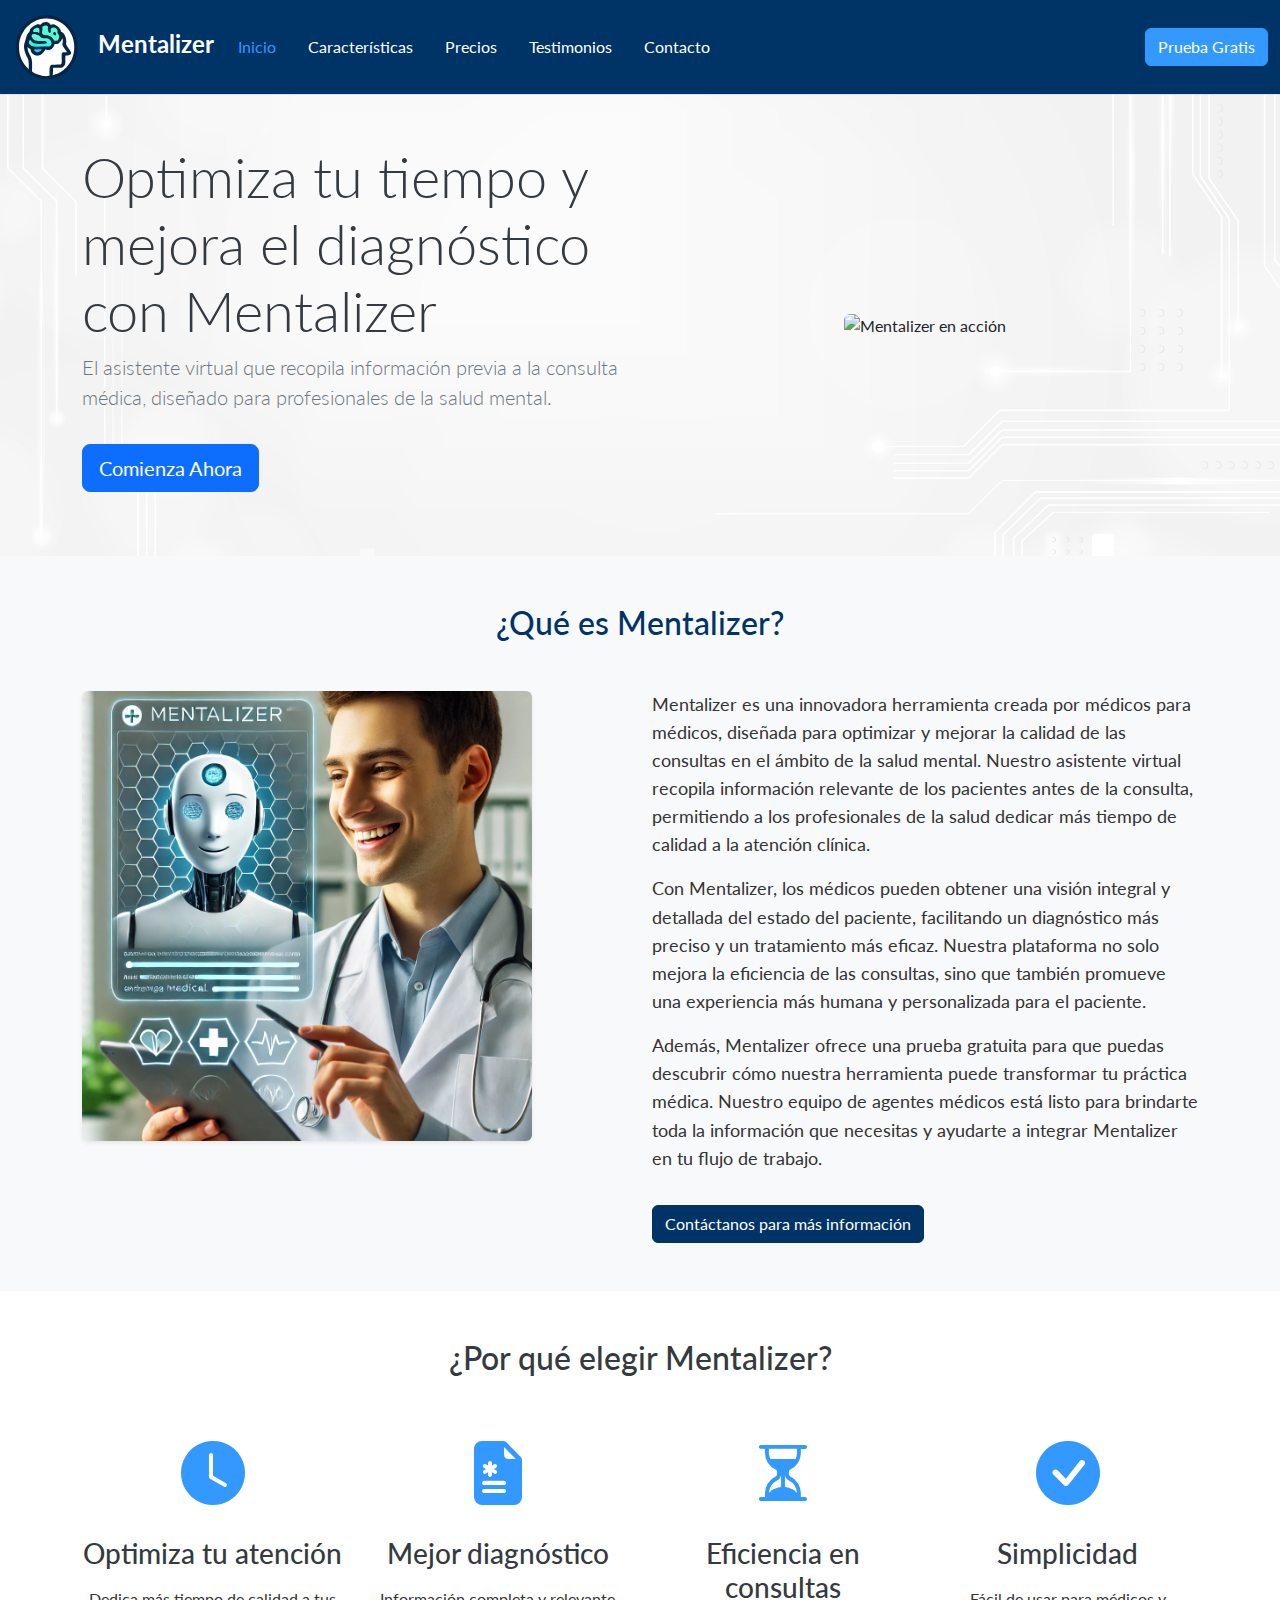
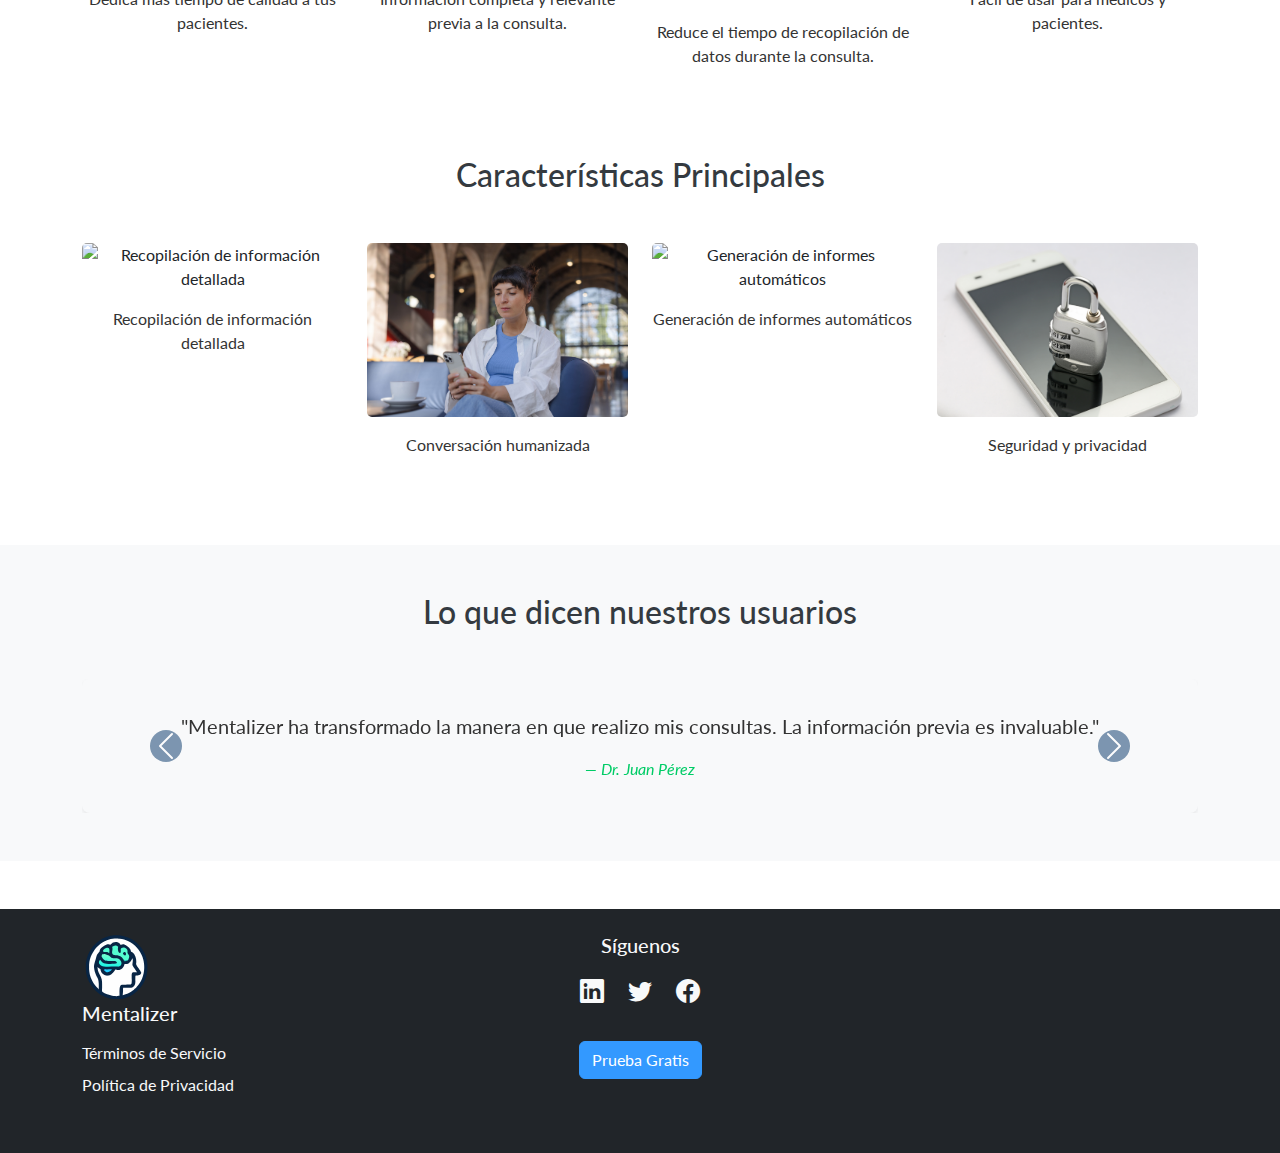
==== index.html @ eeda0ddf "Se agrega terms y policy; ajustando links en pages" ====
<!DOCTYPE html>
<html lang="es">

<head>
    <meta charset="UTF-8">
    <meta name="viewport" content="width=device-width, initial-scale=1.0">
    <title>Mentalizer - Optimiza tu tiempo y mejora el diagnóstico</title>
    <link rel="shortcut icon" href="./img/logo.svg" type="image/x-icon">
    <link href="https://cdnjs.cloudflare.com/ajax/libs/font-awesome/5.15.3/css/all.min.css" rel="stylesheet">
    <link rel="stylesheet" href="https://cdn.jsdelivr.net/npm/bootstrap-icons@1.11.3/font/bootstrap-icons.min.css">
    <link href="https://cdn.jsdelivr.net/npm/bootstrap@5.3.3/dist/css/bootstrap.min.css" rel="stylesheet"
        integrity="sha384-QWTKZyjpPEjISv5WaRU9OFeRpok6YctnYmDr5pNlyT2bRjXh0JMhjY6hW+ALEwIH" crossorigin="anonymous">
    <link rel="stylesheet" href="./css/main.css">
</head>

<body>

    <header>
        <nav class="navbar navbar-expand-lg border-bottom border-body">
            <div class="container-fluid">
                <a class="navbar-brand" href="./index.html">
                    <img src="./img/logo.svg" alt="Logo" width="70" class="logo me-3 d-inline-block">Mentalizer
                </a>
                <button class="navbar-toggler" type="button" data-bs-toggle="collapse" data-bs-target="#navbarNav"
                    aria-controls="navbarNav" aria-expanded="false" aria-label="Toggle navigation">
                    <span class="navbar-toggler-icon"></span>
                </button>
                <div class="collapse navbar-collapse" id="navbarNav">
                    <ul class="navbar-nav me-auto">
                        <li class="nav-item">
                            <a class="nav-link active" aria-current="page" href="./index.html">Inicio</a>
                        </li>
                        <li class="nav-item">
                            <a class="nav-link" href="./pages/caracteristicas.html">Características</a>
                        </li>
                        <li class="nav-item">
                            <a class="nav-link" href="./pages/pricing.html">Precios</a>
                        </li>
                        <li class="nav-item">
                            <a class="nav-link" href="./pages/testimonials.html">Testimonios</a>
                        </li>
                        <li class="nav-item">
                            <a class="nav-link" href="./pages/contact.html">Contacto</a>
                        </li>
                    </ul>
                    <a class="btn btn-primary ms-auto mt-3 mt-lg-0" href="./pages/contact.html">Prueba Gratis</a>
                </div>
            </div>
        </nav>
    </header>

    <main>
        <section id="hero" class="py-5 bg-light">
            <div class="container">
                <div class="row align-items-center">
                    <div class="col-lg-6">
                        <h1 class="display-4">Optimiza tu tiempo y mejora el diagnóstico con Mentalizer</h1>
                        <p class="lead">El asistente virtual que recopila información previa a la consulta médica,
                            diseñado para profesionales de la salud mental.</p>
                        <a href="#" class="btn btn-primary btn-lg mt-3 mb-3">Comienza Ahora</a>
                    </div>
                    <div class="col-lg-6 text-center">
                        <img src="./img/hero.jpg" class="img-fluid rounded" alt="Mentalizer en acción">
                    </div>
                </div>
            </div>
        </section>

        <section id="about-mentalizer" class="py-5">
            <div class="container">
                <h2 class="text-center mb-5">¿Qué es Mentalizer?</h2>
                <div class="row">
                    <div class="col-md-6">
                        <img src="./img/mentalizerabout.webp" alt="Mentalizer en acción" class="img-fluid rounded shadow-sm">
                    </div>
                    <div class="col-md-6">
                        <p>Mentalizer es una innovadora herramienta creada por médicos para médicos, diseñada para optimizar y mejorar la calidad de las consultas en el ámbito de la salud mental. Nuestro asistente virtual recopila información relevante de los pacientes antes de la consulta, permitiendo a los profesionales de la salud dedicar más tiempo de calidad a la atención clínica.</p>
                        <p>Con Mentalizer, los médicos pueden obtener una visión integral y detallada del estado del paciente, facilitando un diagnóstico más preciso y un tratamiento más eficaz. Nuestra plataforma no solo mejora la eficiencia de las consultas, sino que también promueve una experiencia más humana y personalizada para el paciente.</p>
                        <p>Además, Mentalizer ofrece una prueba gratuita para que puedas descubrir cómo nuestra herramienta puede transformar tu práctica médica. Nuestro equipo de agentes médicos está listo para brindarte toda la información que necesitas y ayudarte a integrar Mentalizer en tu flujo de trabajo.</p>
                        <a href="./pages/contact.html" class="btn btn-primary mt-3">Contáctanos para más información</a>
                    </div>
                </div>
            </div>
        </section>

        <section id="benefits" class="py-5">
            <div class="container">
                <h2 class="text-center mb-5">¿Por qué elegir Mentalizer?</h2>
                <div class="row">
                    <div class="benefit-item col-md-6 col-lg-3 text-center mb-4">
                        <i class="icon bi bi-clock-fill"></i>
                        <h3>Optimiza tu atención</h3>
                        <p>Dedica más tiempo de calidad a tus pacientes.</p>
                    </div>
                    <div class="benefit-item col-md-6 col-lg-3 text-center mb-4">
                        <i class="icon bi bi-file-earmark-medical-fill"></i>
                        <h3>Mejor diagnóstico</h3>
                        <p>Información completa y relevante previa a la consulta.</p>
                    </div>
                    <div class="benefit-item col-md-6 col-lg-3 text-center mb-4">
                        <i class="icon bi bi-hourglass-split"></i>
                        <h3>Eficiencia en consultas</h3>
                        <p>Reduce el tiempo de recopilación de datos durante la consulta.</p>
                    </div>
                    <div class="benefit-item col-md-6 col-lg-3 text-center mb-4">
                        <i class="icon bi bi-check-circle-fill"></i>
                        <h3>Simplicidad</h3>
                        <p>Fácil de usar para médicos y pacientes.</p>
                    </div>
                </div>
            </div>
            <section id="features-summary" class="py-5 bg">
                <div class="container">
                    <h2 class="text-center mb-5">Características Principales</h2>
                    <div class="row text-center">
                        <div class="feature-item col-md-6 col-lg-3 mb-4">
                            <img src="./img/information.jpg" alt="Recopilación de información detallada"
                                class="img-fluid mb-3">
                            <p>Recopilación de información detallada</p>
                        </div>
                        <div class="feature-item col-md-6 col-lg-3 mb-4">
                            <img src="./img/feature2.jpg" alt="Conversación humanizada" class="img-fluid mb-3">
                            <p>Conversación humanizada</p>
                        </div>
                        <div class="feature-item col-md-6 col-lg-3 mb-4">
                            <img src="./img/feature3.jpg" alt="Generación de informes automáticos"
                                class="img-fluid mb-3">
                            <p>Generación de informes automáticos</p>
                        </div>
                        <div class="feature-item col-md-6 col-lg-3 mb-4">
                            <img src="./img/feature4.jpg" alt="Seguridad y privacidad" class="img-fluid mb-3">
                            <p>Seguridad y privacidad</p>
                        </div>
                    </div>
                </div>
            </section>

            <section id="testimonials-summary" class="py-5 bg-light">
                <div class="container">
                    <h2 class="text-center mb-5">Lo que dicen nuestros usuarios</h2>
                    <div id="testimonialCarousel" class="carousel slide" data-bs-ride="carousel">
                        <div class="carousel-inner">
                            <div class="carousel-item active">
                                <div class="card h-100 text-center shadow-sm">
                                    <div class="card-body">
                                        <blockquote class="blockquote mb-0">
                                            <p>"Mentalizer ha transformado la manera en que realizo mis consultas. La
                                                información previa es invaluable."</p>
                                            <cite class="d-block mt-3">— Dr. Juan Pérez</cite>
                                        </blockquote>
                                    </div>
                                </div>
                            </div>
                            <div class="carousel-item">
                                <div class="card h-100 text-center shadow-sm">
                                    <div class="card-body">
                                        <blockquote class="blockquote mb-0">
                                            <p>"La eficiencia y precisión que ofrece Mentalizer es increíble. Mis
                                                pacientes y yo estamos muy satisfechos."</p>
                                            <cite class="d-block mt-3">— Dra. María García</cite>
                                        </blockquote>
                                    </div>
                                </div>
                            </div>
                        </div>
                        <button class="carousel-control-prev" type="button" data-bs-target="#testimonialCarousel"
                            data-bs-slide="prev">
                            <span class="carousel-control-prev-icon" aria-hidden="true"></span>
                            <span class="visually-hidden">Previous</span>
                        </button>
                        <button class="carousel-control-next" type="button" data-bs-target="#testimonialCarousel"
                            data-bs-slide="next">
                            <span class="carousel-control-next-icon" aria-hidden="true"></span>
                            <span class="visually-hidden">Next</span>
                        </button>
                    </div>
                </div>
            </section>
    </main>
    <footer id="main-footer" class="py-4 bg-dark text-light">
        <div class="container">
            <div class="row">
                <div class="col-md-4 mb-3">
                    <img src="./img/logo.svg" alt="Logo" width="70" class="logo me-3 d-inline-block">
                    <h5>Mentalizer</h5>
                    <ul class="list-unstyled">
                        <li><a href="./pages/terms.html" class="text-light">Términos de Servicio</a></li>
                        <li><a href="./pages/privacy.html" class="text-light">Política de Privacidad</a></li>
                    </ul>
                </div>
                <div class="col-md-4 mb-3 text-center">
                    <h5>Síguenos</h5>
                    <div class="social-media">
                        <a href="https://www.linkedin.com" class="text-light"><i class="bi bi-linkedin"></i></a>
                        <a href="https://www.twitter.com" class="text-light"><i class="bi bi-twitter"></i></a>
                        <a href="https://www.facebook.com" class="text-light"><i class="bi bi-facebook"></i></a>
                    </div>
                    <div class="btn-container">
                        <a href="./pages/contact.html" class="btn btn-primary">Prueba Gratis</a>
                    </div>
                </div>
                <div class="col-md-4 mb-3 text-end">
                </div>
            </div>
        </div>
    </footer>

    <script src="https://cdn.jsdelivr.net/npm/bootstrap@5.3.3/dist/js/bootstrap.bundle.min.js"
        integrity="sha384-YvpcrYf0tY3lHB60NNkmXc5s9fDVZLESaAA55NDzOxhy9GkcIdslK1eN7N6jIeHz"
        crossorigin="anonymous"></script>
</body>

</html>
---- css/main.css ----
@charset "UTF-8";
@import url("https://fonts.googleapis.com/css2?family=Josefin+Sans:ital,wght@0,100..700;1,100..700&family=Kanit:ital,wght@0,100;0,200;0,300;0,400;0,500;0,600;0,700;0,800;0,900;1,100;1,200;1,300;1,400;1,500;1,600;1,700;1,800;1,900&family=Lato:ital,wght@0,100;0,300;0,400;0,700;0,900;1,100;1,300;1,400;1,700;1,900&display=swap");
* {
  padding: 0;
  margin: 0;
  box-sizing: border-box;
  font-family: "Lato", sans-serif;
}
*::selection {
  background-color: #003366;
  color: #00cc66;
}

.navbar {
  background-color: #003366;
  color: #ffffff;
}
.navbar .navbar-brand {
  color: #ffffff;
  font-size: 1.5rem;
  font-weight: bold;
}
.navbar .navbar-brand:hover {
  color: white;
}
.navbar .navbar-nav .nav-link {
  color: #ffffff;
  margin-right: 1rem;
}
.navbar .navbar-nav .nav-link:hover {
  color: #00cc66;
}
.navbar .navbar-nav .nav-link.active {
  color: #3399ff;
}
.navbar .navbar-toggler {
  border-color: #ffffff;
  background-color: #3399ff;
  border-radius: 5px;
  padding: 0.5rem 1rem;
}
.navbar .navbar-toggler:hover {
  background-color: #66b3ff;
}
.navbar .navbar-toggler .navbar-toggler-icon {
  background-image: none;
  color: #ffffff;
  font-size: 1.5rem;
  line-height: 1;
}
.navbar .navbar-toggler .navbar-toggler-icon:before {
  content: "\f0c9"; /* FontAwesome icon: fa-bars */
  font-family: "Font Awesome 5 Free";
  font-weight: 900;
}
.navbar .btn-primary {
  background-color: #3399ff;
  border-color: #3399ff;
  color: #ffffff;
}
.navbar .btn-primary:hover {
  background-color: #66b3ff;
  border-color: #66b3ff;
}

#hero {
  background: url("../img/herobg.jpg") no-repeat center center;
  background-size: cover;
}
#hero h1 {
  color: #343a40; /* Color del texto del encabezado */
}
#hero p {
  color: #6c757d; /* Color del texto del párrafo */
}

.btn-cta {
  background-color: #003366;
  border-color: #3399ff;
  color: #ffffff;
}

#about-mentalizer {
  background-color: #f8f9fa;
  color: #333333;
  padding-top: 3rem;
  padding-bottom: 3rem;
}
#about-mentalizer h2 {
  color: #003366;
  margin-bottom: 3rem;
}
#about-mentalizer p {
  font-size: 1.1rem;
  line-height: 1.6;
  margin-bottom: 1rem;
}
#about-mentalizer .btn-primary {
  background-color: #003366;
  border-color: #003366;
  color: #ffffff;
}
#about-mentalizer .btn-primary:hover {
  background-color: #004d99;
  border-color: #004d99;
}
#about-mentalizer .img-fluid {
  border-radius: 0.5rem;
  box-shadow: 0 4px 6px rgba(0, 0, 0, 0.1);
  max-width: 450px;
  margin-bottom: 3rem;
}

#benefits {
  padding-top: 3rem;
  padding-bottom: 3rem;
  background-color: #ffffff;
}
#benefits h2 {
  color: #343a40;
  margin-bottom: 3rem;
}
#benefits .icon {
  font-size: 4rem;
  color: #3399ff;
  margin-bottom: 1rem;
}
#benefits h3 {
  color: #343a40;
  margin-top: 1rem;
  margin-bottom: 1rem;
}
#benefits p {
  color: #333333;
}
#benefits .benefit-item {
  margin-bottom: 2rem;
}
#benefits .benefit-item:hover .icon {
  color: #0080ff;
}
#benefits .benefit-item:hover h3 {
  color: #00994d;
}

#features-summary {
  background-color: #ffffff;
  padding-top: 3rem;
  padding-bottom: 3rem;
}
#features-summary h2 {
  color: #343a40;
  margin-bottom: 3rem;
}
#features-summary p {
  color: #333333;
}
#features-summary .feature-item {
  margin-bottom: 2rem;
}
#features-summary .feature-item img {
  margin-bottom: 1rem;
  border-radius: 5px;
}
#features-summary .feature-item:hover p {
  color: #3399ff;
}

#testimonials-summary {
  background-color: #ffffff;
  padding-top: 3rem;
  padding-bottom: 3rem;
}
#testimonials-summary h2 {
  color: #343a40;
  margin-bottom: 3rem;
}
#testimonials-summary .card {
  border: none;
  background-color: #f8f9fa;
  border-radius: 0.5rem;
}
#testimonials-summary .card .card-body {
  padding: 2rem;
}
#testimonials-summary .card blockquote {
  font-size: 1.25rem;
  color: #333333;
}
#testimonials-summary .card blockquote p {
  margin-bottom: 1rem;
}
#testimonials-summary .card blockquote cite {
  color: #00cc66;
  font-size: 1rem;
  font-style: italic;
}
#testimonials-summary .carousel-control-prev-icon,
#testimonials-summary .carousel-control-next-icon {
  background-color: #003366;
  border-radius: 50%;
  padding: 0.5rem;
}

.workflow-section {
  background-color: #f8f9fa;
  padding: 5rem 0;
}
.workflow-section h2 {
  color: #343a40;
  margin-bottom: 3rem;
}
.workflow-section .workflow-step {
  margin-bottom: 2rem;
}
.workflow-section .workflow-step .card {
  border: none;
  border-radius: 10px;
  overflow: hidden;
  transition: transform 0.3s ease, box-shadow 0.3s ease;
}
.workflow-section .workflow-step .card:hover {
  transform: translateY(-5px);
  box-shadow: 0 4px 15px rgba(0, 0, 0, 0.1);
}
.workflow-section .workflow-step .card .card-img-top {
  border-radius: 0;
  height: 200px;
  object-fit: cover;
}
.workflow-section .workflow-step .card .card-body {
  padding: 1.5rem;
}
.workflow-section .workflow-step .card .card-body .card-title {
  color: #003366;
  margin-bottom: 1rem;
}
.workflow-section .workflow-step .card .card-body .card-text {
  color: #333333;
}
.workflow-section .row {
  gap: 1rem;
}

#cta {
  background-color: #003366;
  color: #f8f9fa;
  padding-top: 3rem;
  padding-bottom: 3rem;
  text-align: center;
}
#cta h2 {
  color: #ffffff;
  margin-bottom: 1rem;
}
#cta p {
  color: #f8f9fa;
  margin-bottom: 2rem;
}
#cta .btn-secondary {
  background-color: #00cc66;
  border-color: #00cc66;
  color: #ffffff;
}
#cta .btn-secondary:hover {
  background-color: #00ff80;
  border-color: #00ff80;
}

#pricing {
  background-color: #f8f9fa;
  color: #333333;
  padding-top: 3rem;
  padding-bottom: 3rem;
}
#pricing h2 {
  color: #343a40;
  margin-bottom: 3rem;
}
#pricing .card {
  border: none;
  background-color: #ffffff;
  border-radius: 0.5rem;
  box-shadow: 0 4px 6px rgba(0, 0, 0, 0.1);
}
#pricing .card .card-header {
  background-color: #003366;
  color: #ffffff;
  padding: 1rem;
}
#pricing .card .card-body {
  padding: 2rem;
}
#pricing .card .card-body .pricing-card-title {
  font-size: 2rem;
  margin-bottom: 1rem;
}
#pricing .card .card-body .pricing-card-title small {
  font-size: 0.75rem;
  color: #333333;
}
#pricing .card .card-body ul {
  list-style: none;
  padding: 0;
}
#pricing .card .card-body ul li {
  margin-bottom: 0.75rem;
}
#pricing .card .card-body .btn-primary {
  background-color: #003366;
  border-color: #003366;
  color: #ffffff;
}
#pricing .card .card-body .btn-primary:hover {
  background-color: #004d99;
  border-color: #004d99;
}
#pricing .table-responsive {
  margin-top: 3rem;
}
#pricing .table-responsive .table {
  color: #333333;
  background-color: #ffffff;
  border-radius: 0.5rem;
  overflow: hidden;
}
#pricing .table-responsive .table th {
  background-color: #003366;
  color: #ffffff;
}
#pricing .table-responsive .table td {
  vertical-align: middle;
}
#pricing .table-responsive .table .bi-check-lg {
  font-size: 1.25rem;
}

#testimonials-hero {
  background-color: #003366;
  color: #ffffff;
  padding-top: 5rem;
  padding-bottom: 5rem;
}
#testimonials-hero .lead {
  color: #f8f9fa;
}

#testimonials {
  background-color: #f8f9fa;
  color: #333333;
  padding-top: 3rem;
  padding-bottom: 3rem;
}
#testimonials h2 {
  color: #343a40;
  margin-bottom: 3rem;
}
#testimonials .card {
  border: none;
  background-color: #ffffff;
  border-radius: 0.5rem;
  box-shadow: 0 4px 6px rgba(0, 0, 0, 0.1);
}
#testimonials .card .card-body {
  padding: 2rem;
}
#testimonials .card .card-body .d-flex {
  align-items: center;
}
#testimonials .card .card-body .d-flex img {
  border-radius: 50%;
}
#testimonials .card .card-body .d-flex h5 {
  margin-bottom: 0;
  color: #003366;
}
#testimonials .card .card-body .d-flex p {
  margin-bottom: 0;
  color: #00cc66;
}
#testimonials .card .card-body blockquote {
  font-size: 1.25rem;
  color: #333333;
  margin-top: 1rem;
}
#testimonials .card .card-body blockquote p {
  margin-bottom: 1rem;
}
#testimonials .card .card-body blockquote cite {
  color: #00cc66;
  font-size: 1rem;
  font-style: italic;
}

#more-testimonials {
  background-color: #ffffff;
  color: #333333;
  padding-top: 3rem;
  padding-bottom: 3rem;
}
#more-testimonials h2 {
  color: #003366;
  margin-bottom: 3rem;
}
#more-testimonials .card {
  border: none;
  background-color: #f8f9fa;
  border-radius: 0.5rem;
  box-shadow: 0 4px 6px rgba(0, 0, 0, 0.1);
}
#more-testimonials .card .card-body {
  padding: 2rem;
}
#more-testimonials .card .card-body blockquote {
  font-size: 1.25rem;
  color: #333333;
}
#more-testimonials .card .card-body blockquote p {
  margin-bottom: 1rem;
}
#more-testimonials .card .card-body blockquote cite {
  color: #00cc66;
  font-size: 1rem;
  font-style: italic;
}

#contact-hero {
  background-color: #003366;
  color: #ffffff;
  padding-top: 5rem;
  padding-bottom: 5rem;
}
#contact-hero .lead {
  color: #f8f9fa;
}

#contact-form {
  background-color: #f8f9fa;
  color: #333333;
  padding-top: 3rem;
  padding-bottom: 3rem;
}
#contact-form h2 {
  color: #343a40;
  margin-bottom: 3rem;
}
#contact-form .form-label {
  color: #333333;
}
#contact-form .form-control {
  border: 1px solid #00cc66;
  border-radius: 0.25rem;
  padding: 0.75rem;
  margin-bottom: 1rem;
}
#contact-form .form-control:focus {
  border-color: #3399ff;
  box-shadow: 0 0 5px rgba(0, 153, 77, 0.5);
}
#contact-form .btn-primary {
  background-color: #003366;
  border-color: #003366;
  color: #ffffff;
  padding: 0.75rem 1.5rem;
}
#contact-form .btn-primary:hover {
  background-color: #004d99;
  border-color: #004d99;
}

#main-footer {
  background-color: #003366;
  color: #f8f9fa;
  padding-top: 1rem;
  padding-bottom: 1rem;
}
#main-footer h5 {
  color: #f8f9fa;
  margin-bottom: 1rem;
}
#main-footer ul {
  padding: 0;
  list-style: none;
}
#main-footer ul li {
  margin-bottom: 0.5rem;
}
#main-footer ul li a {
  color: #f8f9fa;
  text-decoration: none;
}
#main-footer ul li a:hover {
  color: #00cc66;
}
#main-footer .text-light {
  color: #f8f9fa;
}
#main-footer .text-light:hover {
  color: #00cc66;
}
#main-footer .btn-primary {
  background-color: #3399ff;
  border-color: #3399ff;
  color: #ffffff;
}
#main-footer .btn-primary:hover {
  background-color: #66b3ff;
  border-color: #66b3ff;
}
#main-footer .bi {
  font-size: 1.5rem;
}
#main-footer .bi:hover {
  color: #00cc66;
}
#main-footer .social-media {
  text-align: center;
  margin-bottom: 1rem;
}
#main-footer .social-media a {
  margin: 0 10px;
  color: #f8f9fa;
}
#main-footer .social-media a:hover {
  color: #00cc66;
}
#main-footer .btn-container {
  text-align: center;
}
#main-footer .btn-container .btn-primary {
  margin-top: 1rem;
}

#terms, #privacy-policy {
  background-color: #f8f9fa;
  color: #333333;
  padding-top: 3rem;
  padding-bottom: 3rem;
}
#terms h1, #privacy-policy h1 {
  color: #003366;
  margin-bottom: 3rem;
}
#terms h2, #privacy-policy h2 {
  color: #343a40;
  margin-top: 2rem;
  margin-bottom: 1rem;
}
#terms p, #privacy-policy p {
  font-size: 1.1rem;
  line-height: 1.6;
  margin-bottom: 1rem;
}
#terms a, #privacy-policy a {
  color: #3399ff;
  text-decoration: underline;
}
#terms a:hover, #privacy-policy a:hover {
  color: #66b3ff;
}/*# sourceMappingURL=main.css.map */
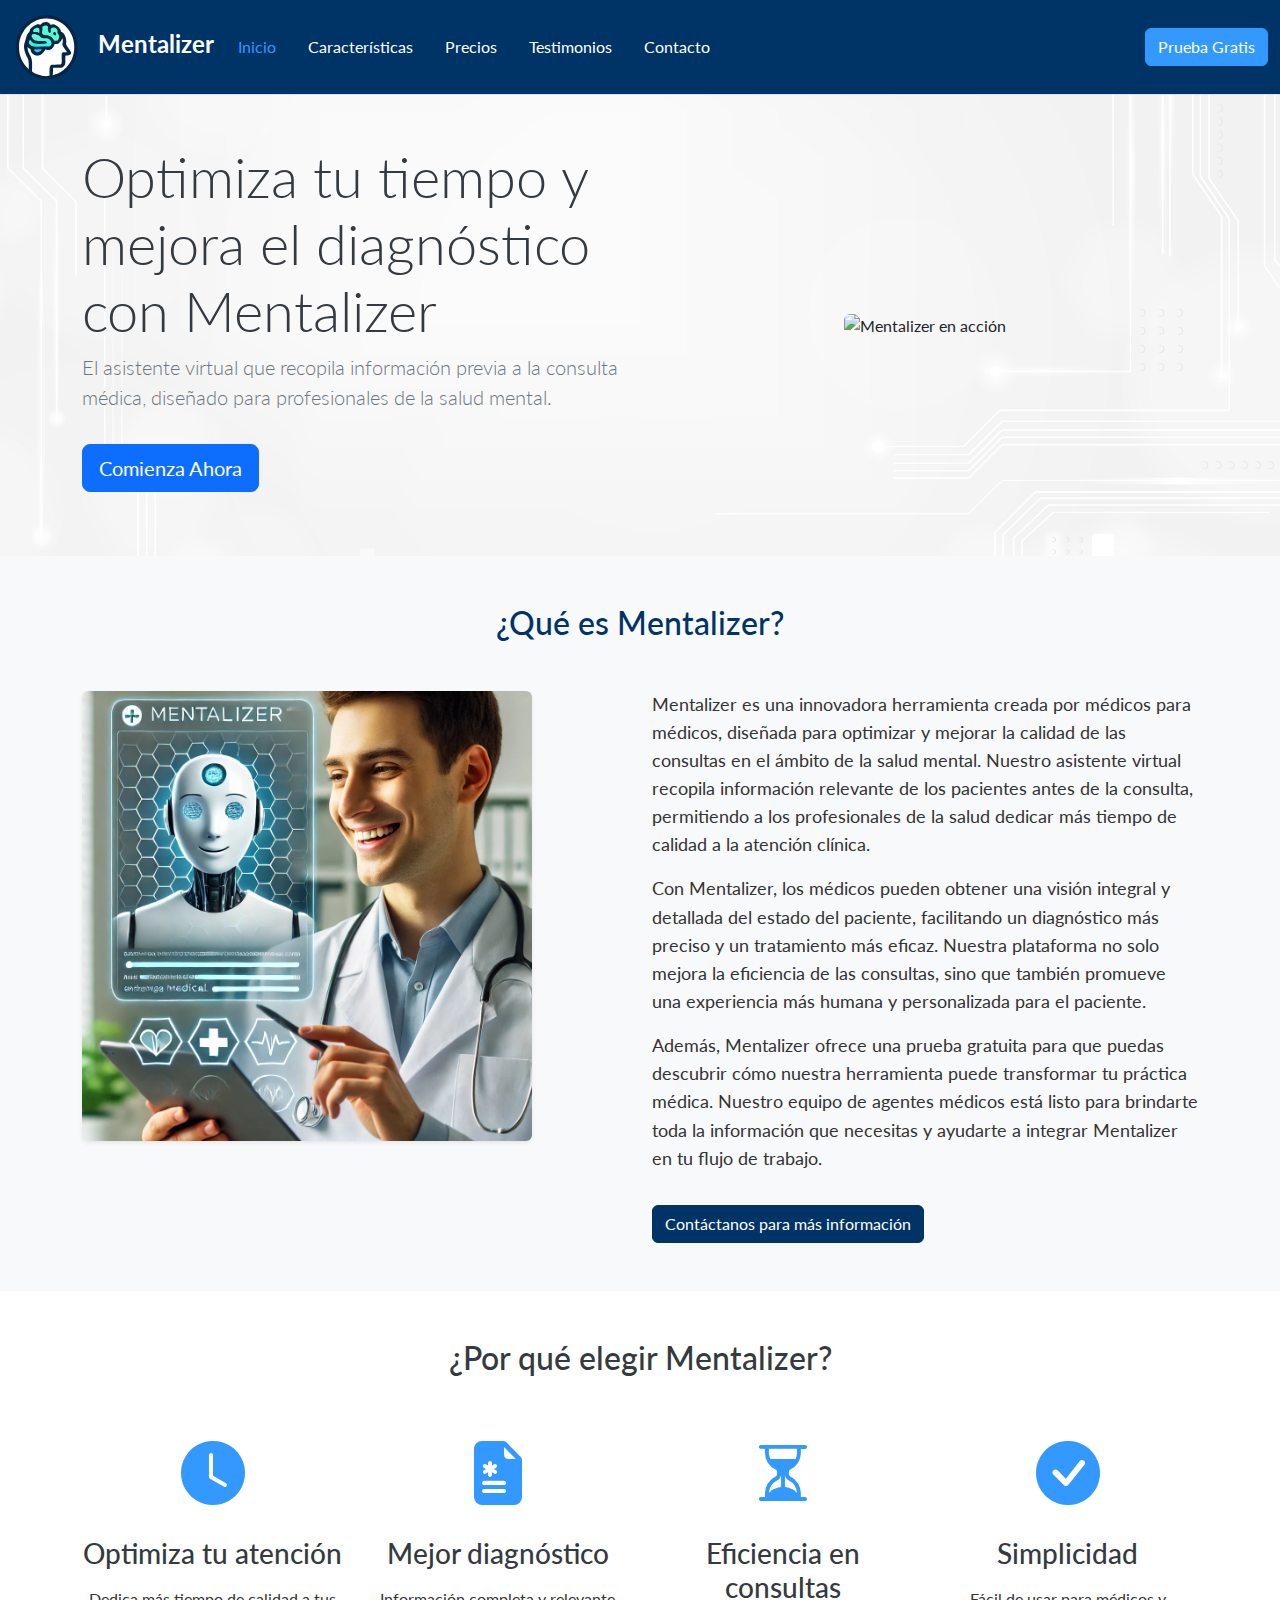
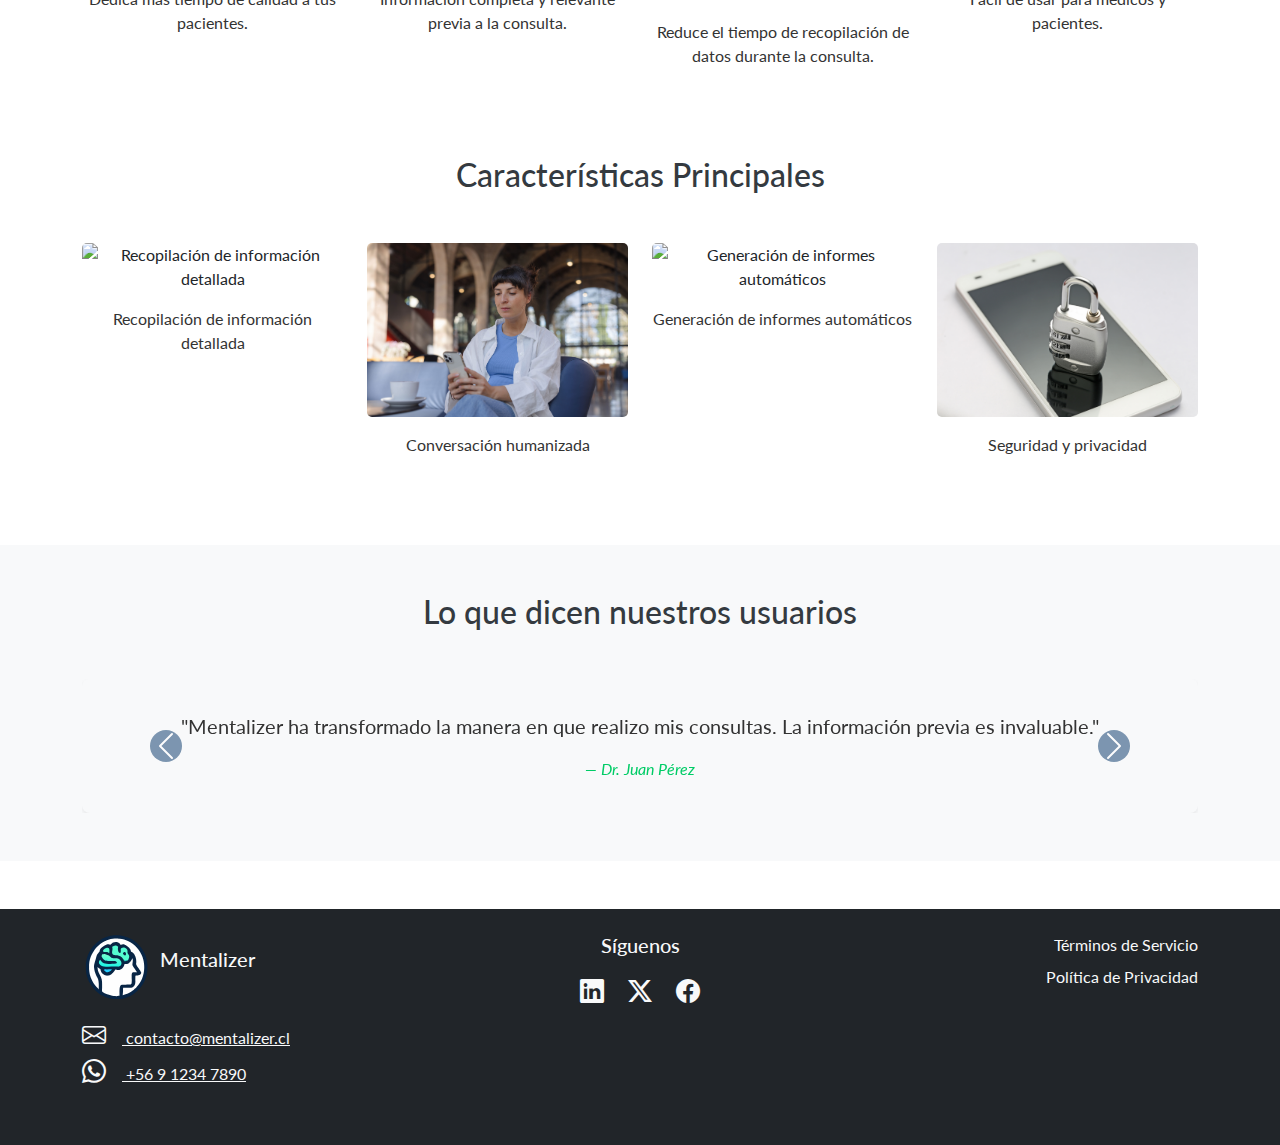
==== commit 05dd3ef4: "Actualización de footer" ====
--- a/index.html
+++ b/index.html
@@ -180,30 +180,35 @@
     <footer id="main-footer" class="py-4 bg-dark text-light">
         <div class="container">
             <div class="row">
-                <div class="col-md-4 mb-3">
-                    <img src="./img/logo.svg" alt="Logo" width="70" class="logo me-3 d-inline-block">
-                    <h5>Mentalizer</h5>
-                    <ul class="list-unstyled">
-                        <li><a href="./pages/terms.html" class="text-light">Términos de Servicio</a></li>
-                        <li><a href="./pages/privacy.html" class="text-light">Política de Privacidad</a></li>
-                    </ul>
+                <div class="col-md-4 mb-3 text-center text-md-start">
+                    <div class="d-flex flex-column flex-md-row align-items-center justify-content-center justify-content-md-start">
+                        <a href="./index.html"><img src="./img/logo.svg" alt="Logo" width="70" class="logo me-2"></a>
+                        <h5 class="mt-2 mt-md-0">Mentalizer</h5>
+                    </div>
+                    <p class="mt-3">
+                        <a href="mailto:contacto@mentalizer.cl" class="text-light envelope"><i class="bi bi-envelope pe-3"></i> contacto@mentalizer.cl</a><br>
+                        <a href="https://wa.me/1234567890" class="text-light whatsapp"><i class="bi bi-whatsapp pe-3"></i> +56 9 1234 7890</a>
+                    </p>
                 </div>
                 <div class="col-md-4 mb-3 text-center">
                     <h5>Síguenos</h5>
                     <div class="social-media">
                         <a href="https://www.linkedin.com" class="text-light"><i class="bi bi-linkedin"></i></a>
-                        <a href="https://www.twitter.com" class="text-light"><i class="bi bi-twitter"></i></a>
+                        <a href="https://www.x.com" class="text-light"><i class="bi bi-twitter-x"></i></a>
                         <a href="https://www.facebook.com" class="text-light"><i class="bi bi-facebook"></i></a>
                     </div>
-                    <div class="btn-container">
-                        <a href="./pages/contact.html" class="btn btn-primary">Prueba Gratis</a>
-                    </div>
-                </div>
-                <div class="col-md-4 mb-3 text-end">
+                </div>
+                <div class="col-md-4 mb-3 text-center text-md-end">
+                    <ul class="list-unstyled">
+                        <li><a href="./pages/terms.html" class="legal text-light">Términos de Servicio</a></li>
+                        <li><a href="./pages/privacy.html" class="legal text-light">Política de Privacidad</a></li>
+                    </ul>
                 </div>
             </div>
         </div>
     </footer>
+    
+    
 
     <script src="https://cdn.jsdelivr.net/npm/bootstrap@5.3.3/dist/js/bootstrap.bundle.min.js"
         integrity="sha384-YvpcrYf0tY3lHB60NNkmXc5s9fDVZLESaAA55NDzOxhy9GkcIdslK1eN7N6jIeHz"
--- a/css/main.css
+++ b/css/main.css
@@ -163,7 +163,7 @@
   border-radius: 5px;
 }
 #features-summary .feature-item:hover p {
-  color: #3399ff;
+  color: #00cc66;
 }
 
 #testimonials-summary {
@@ -478,6 +478,9 @@
   color: #f8f9fa;
   margin-bottom: 1rem;
 }
+#main-footer p, #main-footer ul {
+  color: #f8f9fa;
+}
 #main-footer ul {
   padding: 0;
   list-style: none;
@@ -510,9 +513,6 @@
 #main-footer .bi {
   font-size: 1.5rem;
 }
-#main-footer .bi:hover {
-  color: #00cc66;
-}
 #main-footer .social-media {
   text-align: center;
   margin-bottom: 1rem;
@@ -520,15 +520,56 @@
 #main-footer .social-media a {
   margin: 0 10px;
   color: #f8f9fa;
-}
-#main-footer .social-media a:hover {
-  color: #00cc66;
+  transition: color 0.3s ease;
+}
+#main-footer .social-media a.text-light:hover .bi-facebook {
+  color: #1877F2;
+}
+#main-footer .social-media a.text-light:hover .bi-twitter-x {
+  color: #000;
+}
+#main-footer .social-media a.text-light:hover .bi-linkedin {
+  color: #0077B5;
+}
+#main-footer .social-media a.text-light:hover .bi-whatsapp {
+  color: #25D366;
 }
 #main-footer .btn-container {
   text-align: center;
 }
 #main-footer .btn-container .btn-primary {
   margin-top: 1rem;
+}
+#main-footer .legal:hover, #main-footer .envelope:hover, #main-footer .whatsapp:hover {
+  color: #00cc66 !important;
+}
+@media (max-width: 767px) {
+  #main-footer .social-media {
+    margin-bottom: 2rem;
+  }
+  #main-footer .text-center.text-md-start,
+  #main-footer .text-center.text-md-end {
+    text-align: center !important;
+  }
+  #main-footer .row {
+    display: flex;
+    flex-direction: column;
+    align-items: center;
+  }
+  #main-footer .row .col-md-4 {
+    flex: 1 1 100%;
+    max-width: 100%;
+    text-align: center;
+    margin-bottom: 1rem;
+  }
+  #main-footer .list-unstyled {
+    display: flex;
+    justify-content: center;
+    flex-wrap: wrap;
+  }
+  #main-footer .list-unstyled li {
+    margin: 0 1rem;
+  }
 }
 
 #terms, #privacy-policy {
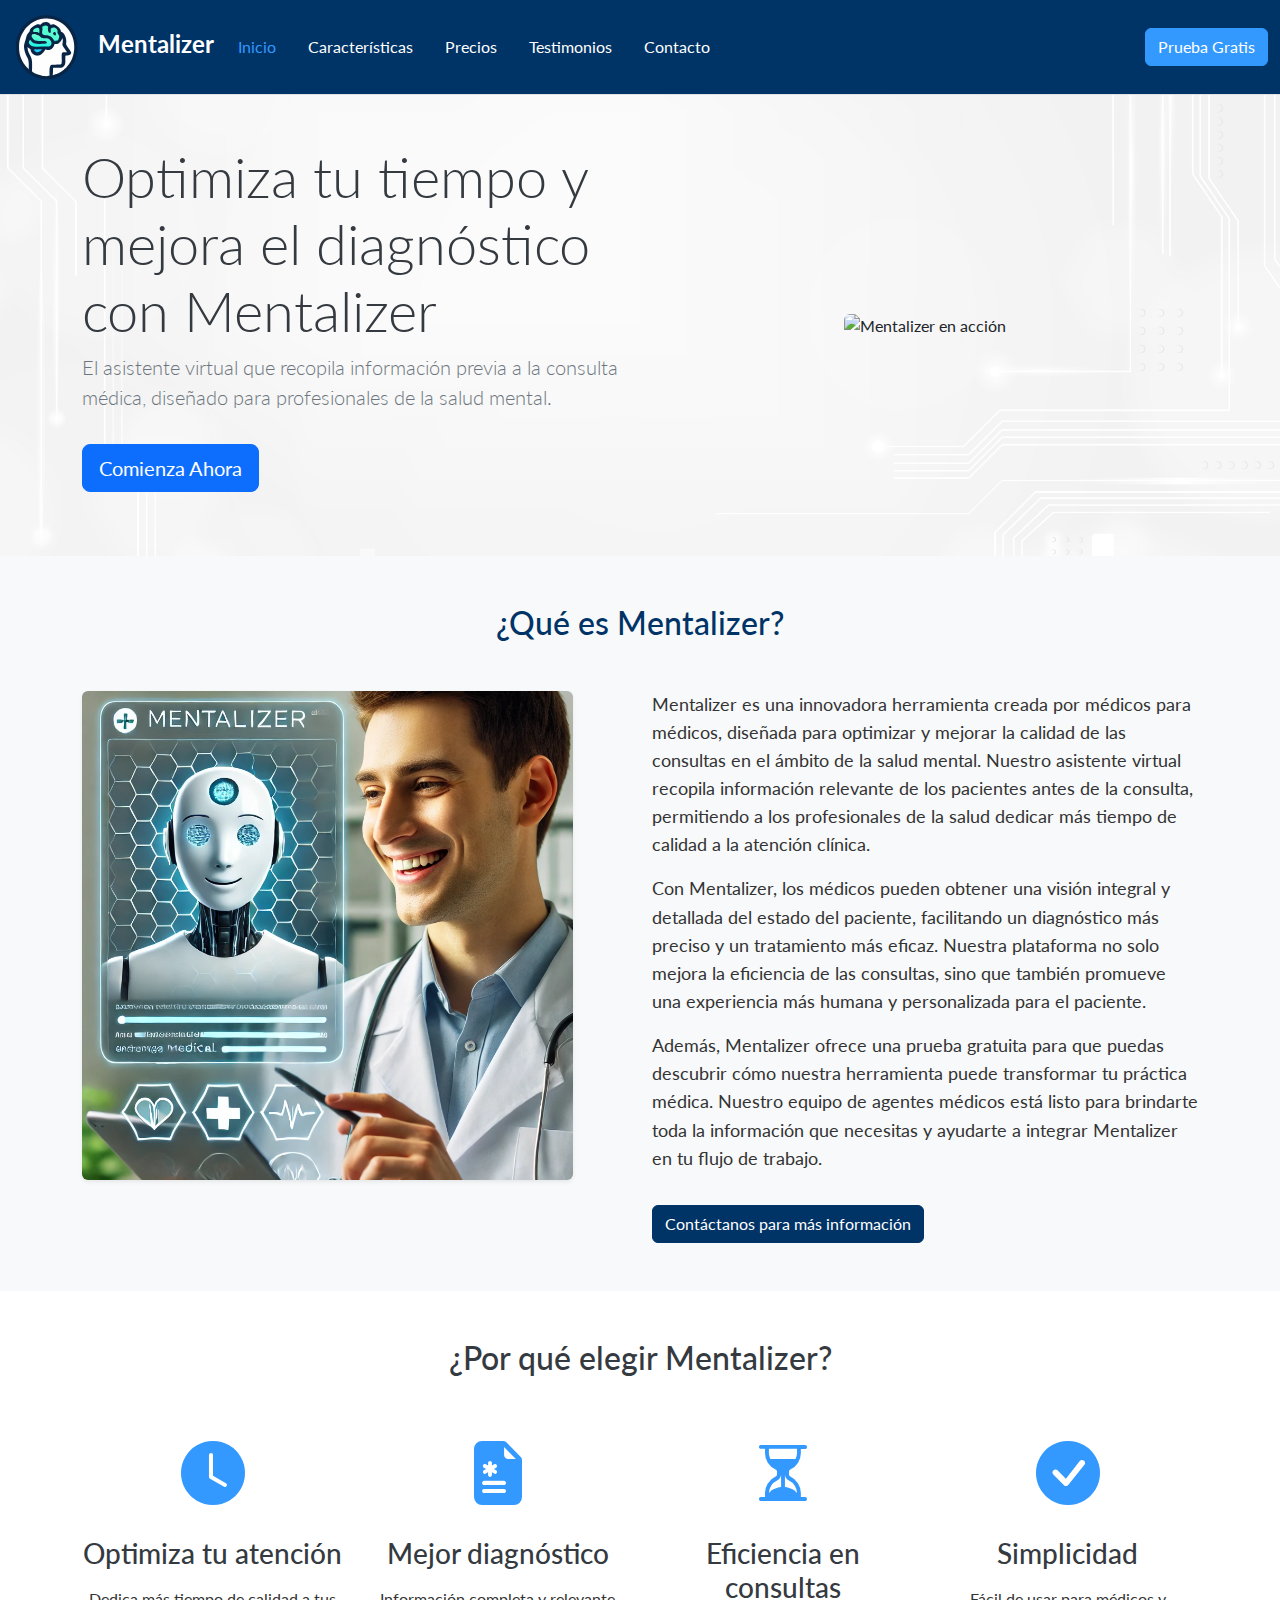
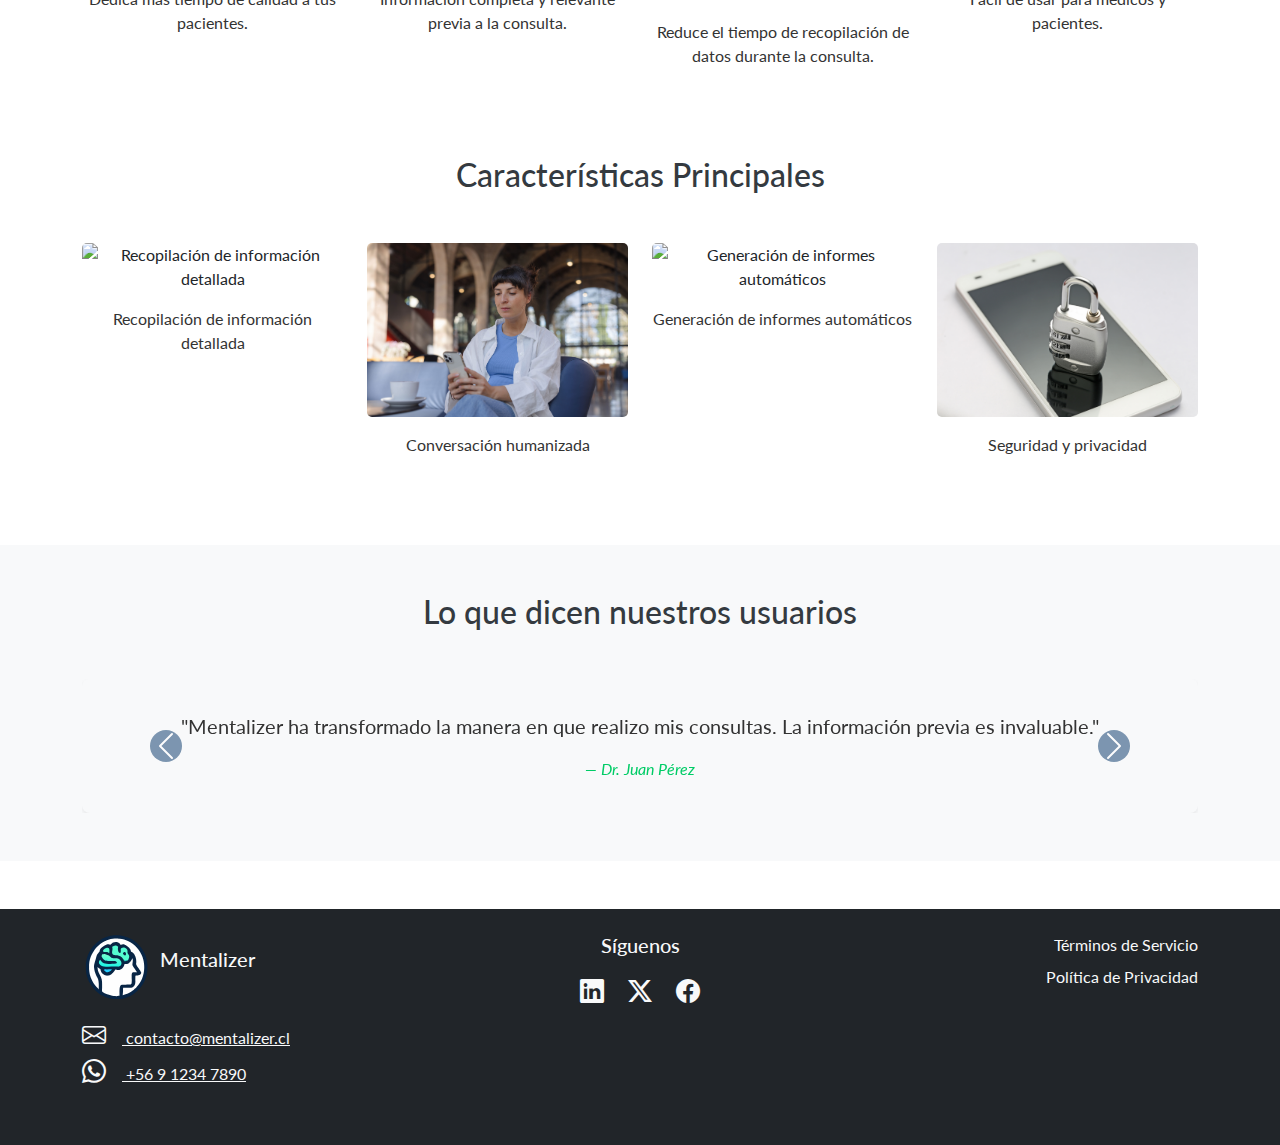
==== commit 198e7196: "minor updates" ====
--- a/index.html
+++ b/index.html
@@ -71,7 +71,7 @@
                 <h2 class="text-center mb-5">¿Qué es Mentalizer?</h2>
                 <div class="row">
                     <div class="col-md-6">
-                        <img src="./img/mentalizerabout.webp" alt="Mentalizer en acción" class="img-fluid rounded shadow-sm">
+                        <img src="./img/mentalizerabout.png" alt="Mentalizer en acción" class="img-fluid rounded shadow-sm">
                     </div>
                     <div class="col-md-6">
                         <p>Mentalizer es una innovadora herramienta creada por médicos para médicos, diseñada para optimizar y mejorar la calidad de las consultas en el ámbito de la salud mental. Nuestro asistente virtual recopila información relevante de los pacientes antes de la consulta, permitiendo a los profesionales de la salud dedicar más tiempo de calidad a la atención clínica.</p>
--- a/css/main.css
+++ b/css/main.css
@@ -107,7 +107,7 @@
 #about-mentalizer .img-fluid {
   border-radius: 0.5rem;
   box-shadow: 0 4px 6px rgba(0, 0, 0, 0.1);
-  max-width: 450px;
+  max-width: 90%;
   margin-bottom: 3rem;
 }
 
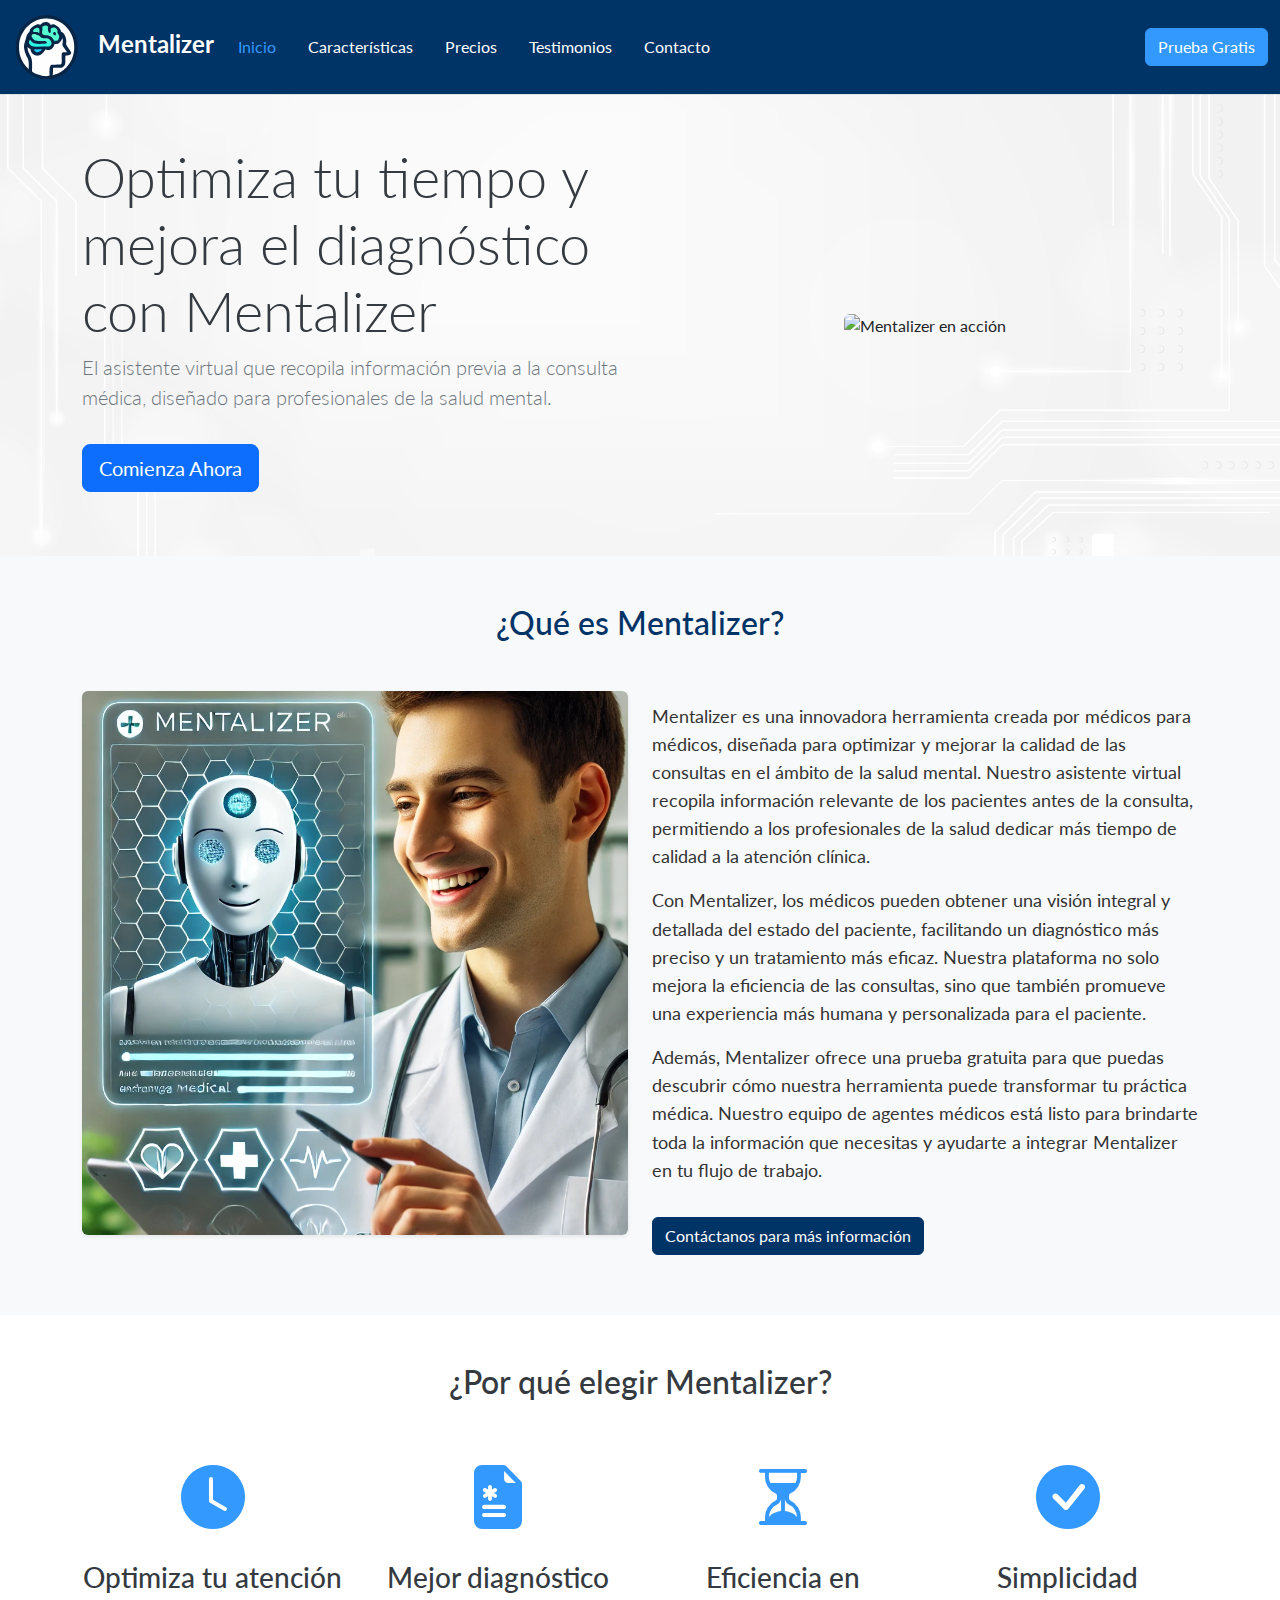
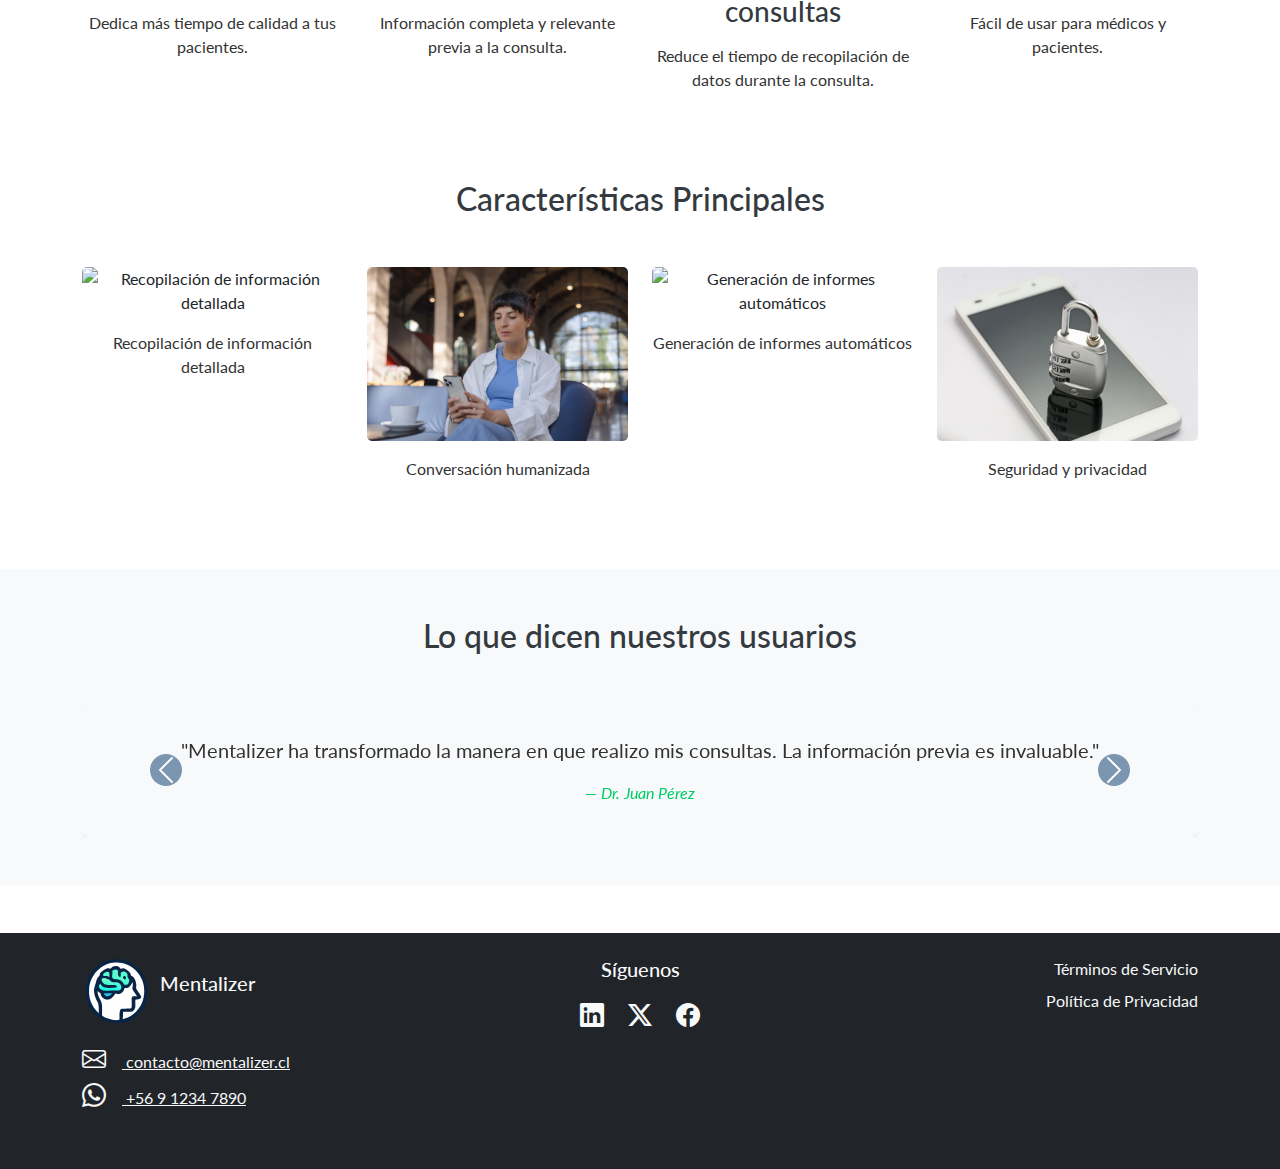
==== commit 333a0a8a: "orden de archivos, mejoras en rutas" ====
--- a/index.html
+++ b/index.html
@@ -60,7 +60,7 @@
                         <a href="#" class="btn btn-primary btn-lg mt-3 mb-3">Comienza Ahora</a>
                     </div>
                     <div class="col-lg-6 text-center">
-                        <img src="./img/hero.jpg" class="img-fluid rounded" alt="Mentalizer en acción">
+                        <img src="./img/hero.jpg" class="img-hero img-fluid rounded" alt="Mentalizer en acción">
                     </div>
                 </div>
             </div>
@@ -71,12 +71,23 @@
                 <h2 class="text-center mb-5">¿Qué es Mentalizer?</h2>
                 <div class="row">
                     <div class="col-md-6">
-                        <img src="./img/mentalizerabout.png" alt="Mentalizer en acción" class="img-fluid rounded shadow-sm">
-                    </div>
-                    <div class="col-md-6">
-                        <p>Mentalizer es una innovadora herramienta creada por médicos para médicos, diseñada para optimizar y mejorar la calidad de las consultas en el ámbito de la salud mental. Nuestro asistente virtual recopila información relevante de los pacientes antes de la consulta, permitiendo a los profesionales de la salud dedicar más tiempo de calidad a la atención clínica.</p>
-                        <p>Con Mentalizer, los médicos pueden obtener una visión integral y detallada del estado del paciente, facilitando un diagnóstico más preciso y un tratamiento más eficaz. Nuestra plataforma no solo mejora la eficiencia de las consultas, sino que también promueve una experiencia más humana y personalizada para el paciente.</p>
-                        <p>Además, Mentalizer ofrece una prueba gratuita para que puedas descubrir cómo nuestra herramienta puede transformar tu práctica médica. Nuestro equipo de agentes médicos está listo para brindarte toda la información que necesitas y ayudarte a integrar Mentalizer en tu flujo de trabajo.</p>
+                        <img src="./img/mentalizerabout.png" alt="Mentalizer en acción"
+                            class="img-fluid rounded shadow-sm">
+                    </div>
+                    <div class="col-md-6 d-flex align-content-center flex-wrap">
+                        <p>Mentalizer es una innovadora herramienta creada por médicos para médicos, diseñada para
+                            optimizar y mejorar la calidad de las consultas en el ámbito de la salud mental. Nuestro
+                            asistente virtual recopila información relevante de los pacientes antes de la consulta,
+                            permitiendo a los profesionales de la salud dedicar más tiempo de calidad a la atención
+                            clínica.</p>
+                        <p>Con Mentalizer, los médicos pueden obtener una visión integral y detallada del estado del
+                            paciente, facilitando un diagnóstico más preciso y un tratamiento más eficaz. Nuestra
+                            plataforma no solo mejora la eficiencia de las consultas, sino que también promueve una
+                            experiencia más humana y personalizada para el paciente.</p>
+                        <p>Además, Mentalizer ofrece una prueba gratuita para que puedas descubrir cómo nuestra
+                            herramienta puede transformar tu práctica médica. Nuestro equipo de agentes médicos está
+                            listo para brindarte toda la información que necesitas y ayudarte a integrar Mentalizer en
+                            tu flujo de trabajo.</p>
                         <a href="./pages/contact.html" class="btn btn-primary mt-3">Contáctanos para más información</a>
                     </div>
                 </div>
@@ -181,13 +192,16 @@
         <div class="container">
             <div class="row">
                 <div class="col-md-4 mb-3 text-center text-md-start">
-                    <div class="d-flex flex-column flex-md-row align-items-center justify-content-center justify-content-md-start">
+                    <div
+                        class="d-flex flex-column flex-md-row align-items-center justify-content-center justify-content-md-start">
                         <a href="./index.html"><img src="./img/logo.svg" alt="Logo" width="70" class="logo me-2"></a>
                         <h5 class="mt-2 mt-md-0">Mentalizer</h5>
                     </div>
                     <p class="mt-3">
-                        <a href="mailto:contacto@mentalizer.cl" class="text-light envelope"><i class="bi bi-envelope pe-3"></i> contacto@mentalizer.cl</a><br>
-                        <a href="https://wa.me/1234567890" class="text-light whatsapp"><i class="bi bi-whatsapp pe-3"></i> +56 9 1234 7890</a>
+                        <a href="mailto:contacto@mentalizer.cl" class="text-light envelope"><i
+                                class="bi bi-envelope pe-3"></i> contacto@mentalizer.cl</a><br>
+                        <a href="https://wa.me/1234567890" class="text-light whatsapp"><i
+                                class="bi bi-whatsapp pe-3"></i> +56 9 1234 7890</a>
                     </p>
                 </div>
                 <div class="col-md-4 mb-3 text-center">
@@ -200,15 +214,15 @@
                 </div>
                 <div class="col-md-4 mb-3 text-center text-md-end">
                     <ul class="list-unstyled">
-                        <li><a href="./pages/terms.html" class="legal text-light">Términos de Servicio</a></li>
-                        <li><a href="./pages/privacy.html" class="legal text-light">Política de Privacidad</a></li>
+                        <li><a href="./pages/legal/terms.html" class="legal text-light">Términos de Servicio</a></li>
+                        <li><a href="./pages/legal/privacy.html" class="legal text-light">Política de Privacidad</a></li>
                     </ul>
                 </div>
             </div>
         </div>
     </footer>
-    
-    
+
+
 
     <script src="https://cdn.jsdelivr.net/npm/bootstrap@5.3.3/dist/js/bootstrap.bundle.min.js"
         integrity="sha384-YvpcrYf0tY3lHB60NNkmXc5s9fDVZLESaAA55NDzOxhy9GkcIdslK1eN7N6jIeHz"
--- a/css/main.css
+++ b/css/main.css
@@ -1,601 +1 @@
-@charset "UTF-8";
-@import url("https://fonts.googleapis.com/css2?family=Josefin+Sans:ital,wght@0,100..700;1,100..700&family=Kanit:ital,wght@0,100;0,200;0,300;0,400;0,500;0,600;0,700;0,800;0,900;1,100;1,200;1,300;1,400;1,500;1,600;1,700;1,800;1,900&family=Lato:ital,wght@0,100;0,300;0,400;0,700;0,900;1,100;1,300;1,400;1,700;1,900&display=swap");
-* {
-  padding: 0;
-  margin: 0;
-  box-sizing: border-box;
-  font-family: "Lato", sans-serif;
-}
-*::selection {
-  background-color: #003366;
-  color: #00cc66;
-}
-
-.navbar {
-  background-color: #003366;
-  color: #ffffff;
-}
-.navbar .navbar-brand {
-  color: #ffffff;
-  font-size: 1.5rem;
-  font-weight: bold;
-}
-.navbar .navbar-brand:hover {
-  color: white;
-}
-.navbar .navbar-nav .nav-link {
-  color: #ffffff;
-  margin-right: 1rem;
-}
-.navbar .navbar-nav .nav-link:hover {
-  color: #00cc66;
-}
-.navbar .navbar-nav .nav-link.active {
-  color: #3399ff;
-}
-.navbar .navbar-toggler {
-  border-color: #ffffff;
-  background-color: #3399ff;
-  border-radius: 5px;
-  padding: 0.5rem 1rem;
-}
-.navbar .navbar-toggler:hover {
-  background-color: #66b3ff;
-}
-.navbar .navbar-toggler .navbar-toggler-icon {
-  background-image: none;
-  color: #ffffff;
-  font-size: 1.5rem;
-  line-height: 1;
-}
-.navbar .navbar-toggler .navbar-toggler-icon:before {
-  content: "\f0c9"; /* FontAwesome icon: fa-bars */
-  font-family: "Font Awesome 5 Free";
-  font-weight: 900;
-}
-.navbar .btn-primary {
-  background-color: #3399ff;
-  border-color: #3399ff;
-  color: #ffffff;
-}
-.navbar .btn-primary:hover {
-  background-color: #66b3ff;
-  border-color: #66b3ff;
-}
-
-#hero {
-  background: url("../img/herobg.jpg") no-repeat center center;
-  background-size: cover;
-}
-#hero h1 {
-  color: #343a40; /* Color del texto del encabezado */
-}
-#hero p {
-  color: #6c757d; /* Color del texto del párrafo */
-}
-
-.btn-cta {
-  background-color: #003366;
-  border-color: #3399ff;
-  color: #ffffff;
-}
-
-#about-mentalizer {
-  background-color: #f8f9fa;
-  color: #333333;
-  padding-top: 3rem;
-  padding-bottom: 3rem;
-}
-#about-mentalizer h2 {
-  color: #003366;
-  margin-bottom: 3rem;
-}
-#about-mentalizer p {
-  font-size: 1.1rem;
-  line-height: 1.6;
-  margin-bottom: 1rem;
-}
-#about-mentalizer .btn-primary {
-  background-color: #003366;
-  border-color: #003366;
-  color: #ffffff;
-}
-#about-mentalizer .btn-primary:hover {
-  background-color: #004d99;
-  border-color: #004d99;
-}
-#about-mentalizer .img-fluid {
-  border-radius: 0.5rem;
-  box-shadow: 0 4px 6px rgba(0, 0, 0, 0.1);
-  max-width: 90%;
-  margin-bottom: 3rem;
-}
-
-#benefits {
-  padding-top: 3rem;
-  padding-bottom: 3rem;
-  background-color: #ffffff;
-}
-#benefits h2 {
-  color: #343a40;
-  margin-bottom: 3rem;
-}
-#benefits .icon {
-  font-size: 4rem;
-  color: #3399ff;
-  margin-bottom: 1rem;
-}
-#benefits h3 {
-  color: #343a40;
-  margin-top: 1rem;
-  margin-bottom: 1rem;
-}
-#benefits p {
-  color: #333333;
-}
-#benefits .benefit-item {
-  margin-bottom: 2rem;
-}
-#benefits .benefit-item:hover .icon {
-  color: #0080ff;
-}
-#benefits .benefit-item:hover h3 {
-  color: #00994d;
-}
-
-#features-summary {
-  background-color: #ffffff;
-  padding-top: 3rem;
-  padding-bottom: 3rem;
-}
-#features-summary h2 {
-  color: #343a40;
-  margin-bottom: 3rem;
-}
-#features-summary p {
-  color: #333333;
-}
-#features-summary .feature-item {
-  margin-bottom: 2rem;
-}
-#features-summary .feature-item img {
-  margin-bottom: 1rem;
-  border-radius: 5px;
-}
-#features-summary .feature-item:hover p {
-  color: #00cc66;
-}
-
-#testimonials-summary {
-  background-color: #ffffff;
-  padding-top: 3rem;
-  padding-bottom: 3rem;
-}
-#testimonials-summary h2 {
-  color: #343a40;
-  margin-bottom: 3rem;
-}
-#testimonials-summary .card {
-  border: none;
-  background-color: #f8f9fa;
-  border-radius: 0.5rem;
-}
-#testimonials-summary .card .card-body {
-  padding: 2rem;
-}
-#testimonials-summary .card blockquote {
-  font-size: 1.25rem;
-  color: #333333;
-}
-#testimonials-summary .card blockquote p {
-  margin-bottom: 1rem;
-}
-#testimonials-summary .card blockquote cite {
-  color: #00cc66;
-  font-size: 1rem;
-  font-style: italic;
-}
-#testimonials-summary .carousel-control-prev-icon,
-#testimonials-summary .carousel-control-next-icon {
-  background-color: #003366;
-  border-radius: 50%;
-  padding: 0.5rem;
-}
-
-.workflow-section {
-  background-color: #f8f9fa;
-  padding: 5rem 0;
-}
-.workflow-section h2 {
-  color: #343a40;
-  margin-bottom: 3rem;
-}
-.workflow-section .workflow-step {
-  margin-bottom: 2rem;
-}
-.workflow-section .workflow-step .card {
-  border: none;
-  border-radius: 10px;
-  overflow: hidden;
-  transition: transform 0.3s ease, box-shadow 0.3s ease;
-}
-.workflow-section .workflow-step .card:hover {
-  transform: translateY(-5px);
-  box-shadow: 0 4px 15px rgba(0, 0, 0, 0.1);
-}
-.workflow-section .workflow-step .card .card-img-top {
-  border-radius: 0;
-  height: 200px;
-  object-fit: cover;
-}
-.workflow-section .workflow-step .card .card-body {
-  padding: 1.5rem;
-}
-.workflow-section .workflow-step .card .card-body .card-title {
-  color: #003366;
-  margin-bottom: 1rem;
-}
-.workflow-section .workflow-step .card .card-body .card-text {
-  color: #333333;
-}
-.workflow-section .row {
-  gap: 1rem;
-}
-
-#cta {
-  background-color: #003366;
-  color: #f8f9fa;
-  padding-top: 3rem;
-  padding-bottom: 3rem;
-  text-align: center;
-}
-#cta h2 {
-  color: #ffffff;
-  margin-bottom: 1rem;
-}
-#cta p {
-  color: #f8f9fa;
-  margin-bottom: 2rem;
-}
-#cta .btn-secondary {
-  background-color: #00cc66;
-  border-color: #00cc66;
-  color: #ffffff;
-}
-#cta .btn-secondary:hover {
-  background-color: #00ff80;
-  border-color: #00ff80;
-}
-
-#pricing {
-  background-color: #f8f9fa;
-  color: #333333;
-  padding-top: 3rem;
-  padding-bottom: 3rem;
-}
-#pricing h2 {
-  color: #343a40;
-  margin-bottom: 3rem;
-}
-#pricing .card {
-  border: none;
-  background-color: #ffffff;
-  border-radius: 0.5rem;
-  box-shadow: 0 4px 6px rgba(0, 0, 0, 0.1);
-}
-#pricing .card .card-header {
-  background-color: #003366;
-  color: #ffffff;
-  padding: 1rem;
-}
-#pricing .card .card-body {
-  padding: 2rem;
-}
-#pricing .card .card-body .pricing-card-title {
-  font-size: 2rem;
-  margin-bottom: 1rem;
-}
-#pricing .card .card-body .pricing-card-title small {
-  font-size: 0.75rem;
-  color: #333333;
-}
-#pricing .card .card-body ul {
-  list-style: none;
-  padding: 0;
-}
-#pricing .card .card-body ul li {
-  margin-bottom: 0.75rem;
-}
-#pricing .card .card-body .btn-primary {
-  background-color: #003366;
-  border-color: #003366;
-  color: #ffffff;
-}
-#pricing .card .card-body .btn-primary:hover {
-  background-color: #004d99;
-  border-color: #004d99;
-}
-#pricing .table-responsive {
-  margin-top: 3rem;
-}
-#pricing .table-responsive .table {
-  color: #333333;
-  background-color: #ffffff;
-  border-radius: 0.5rem;
-  overflow: hidden;
-}
-#pricing .table-responsive .table th {
-  background-color: #003366;
-  color: #ffffff;
-}
-#pricing .table-responsive .table td {
-  vertical-align: middle;
-}
-#pricing .table-responsive .table .bi-check-lg {
-  font-size: 1.25rem;
-}
-
-#testimonials-hero {
-  background-color: #003366;
-  color: #ffffff;
-  padding-top: 5rem;
-  padding-bottom: 5rem;
-}
-#testimonials-hero .lead {
-  color: #f8f9fa;
-}
-
-#testimonials {
-  background-color: #f8f9fa;
-  color: #333333;
-  padding-top: 3rem;
-  padding-bottom: 3rem;
-}
-#testimonials h2 {
-  color: #343a40;
-  margin-bottom: 3rem;
-}
-#testimonials .card {
-  border: none;
-  background-color: #ffffff;
-  border-radius: 0.5rem;
-  box-shadow: 0 4px 6px rgba(0, 0, 0, 0.1);
-}
-#testimonials .card .card-body {
-  padding: 2rem;
-}
-#testimonials .card .card-body .d-flex {
-  align-items: center;
-}
-#testimonials .card .card-body .d-flex img {
-  border-radius: 50%;
-}
-#testimonials .card .card-body .d-flex h5 {
-  margin-bottom: 0;
-  color: #003366;
-}
-#testimonials .card .card-body .d-flex p {
-  margin-bottom: 0;
-  color: #00cc66;
-}
-#testimonials .card .card-body blockquote {
-  font-size: 1.25rem;
-  color: #333333;
-  margin-top: 1rem;
-}
-#testimonials .card .card-body blockquote p {
-  margin-bottom: 1rem;
-}
-#testimonials .card .card-body blockquote cite {
-  color: #00cc66;
-  font-size: 1rem;
-  font-style: italic;
-}
-
-#more-testimonials {
-  background-color: #ffffff;
-  color: #333333;
-  padding-top: 3rem;
-  padding-bottom: 3rem;
-}
-#more-testimonials h2 {
-  color: #003366;
-  margin-bottom: 3rem;
-}
-#more-testimonials .card {
-  border: none;
-  background-color: #f8f9fa;
-  border-radius: 0.5rem;
-  box-shadow: 0 4px 6px rgba(0, 0, 0, 0.1);
-}
-#more-testimonials .card .card-body {
-  padding: 2rem;
-}
-#more-testimonials .card .card-body blockquote {
-  font-size: 1.25rem;
-  color: #333333;
-}
-#more-testimonials .card .card-body blockquote p {
-  margin-bottom: 1rem;
-}
-#more-testimonials .card .card-body blockquote cite {
-  color: #00cc66;
-  font-size: 1rem;
-  font-style: italic;
-}
-
-#contact-hero {
-  background-color: #003366;
-  color: #ffffff;
-  padding-top: 5rem;
-  padding-bottom: 5rem;
-}
-#contact-hero .lead {
-  color: #f8f9fa;
-}
-
-#contact-form {
-  background-color: #f8f9fa;
-  color: #333333;
-  padding-top: 3rem;
-  padding-bottom: 3rem;
-}
-#contact-form h2 {
-  color: #343a40;
-  margin-bottom: 3rem;
-}
-#contact-form .form-label {
-  color: #333333;
-}
-#contact-form .form-control {
-  border: 1px solid #00cc66;
-  border-radius: 0.25rem;
-  padding: 0.75rem;
-  margin-bottom: 1rem;
-}
-#contact-form .form-control:focus {
-  border-color: #3399ff;
-  box-shadow: 0 0 5px rgba(0, 153, 77, 0.5);
-}
-#contact-form .btn-primary {
-  background-color: #003366;
-  border-color: #003366;
-  color: #ffffff;
-  padding: 0.75rem 1.5rem;
-}
-#contact-form .btn-primary:hover {
-  background-color: #004d99;
-  border-color: #004d99;
-}
-
-#main-footer {
-  background-color: #003366;
-  color: #f8f9fa;
-  padding-top: 1rem;
-  padding-bottom: 1rem;
-}
-#main-footer h5 {
-  color: #f8f9fa;
-  margin-bottom: 1rem;
-}
-#main-footer p, #main-footer ul {
-  color: #f8f9fa;
-}
-#main-footer ul {
-  padding: 0;
-  list-style: none;
-}
-#main-footer ul li {
-  margin-bottom: 0.5rem;
-}
-#main-footer ul li a {
-  color: #f8f9fa;
-  text-decoration: none;
-}
-#main-footer ul li a:hover {
-  color: #00cc66;
-}
-#main-footer .text-light {
-  color: #f8f9fa;
-}
-#main-footer .text-light:hover {
-  color: #00cc66;
-}
-#main-footer .btn-primary {
-  background-color: #3399ff;
-  border-color: #3399ff;
-  color: #ffffff;
-}
-#main-footer .btn-primary:hover {
-  background-color: #66b3ff;
-  border-color: #66b3ff;
-}
-#main-footer .bi {
-  font-size: 1.5rem;
-}
-#main-footer .social-media {
-  text-align: center;
-  margin-bottom: 1rem;
-}
-#main-footer .social-media a {
-  margin: 0 10px;
-  color: #f8f9fa;
-  transition: color 0.3s ease;
-}
-#main-footer .social-media a.text-light:hover .bi-facebook {
-  color: #1877F2;
-}
-#main-footer .social-media a.text-light:hover .bi-twitter-x {
-  color: #000;
-}
-#main-footer .social-media a.text-light:hover .bi-linkedin {
-  color: #0077B5;
-}
-#main-footer .social-media a.text-light:hover .bi-whatsapp {
-  color: #25D366;
-}
-#main-footer .btn-container {
-  text-align: center;
-}
-#main-footer .btn-container .btn-primary {
-  margin-top: 1rem;
-}
-#main-footer .legal:hover, #main-footer .envelope:hover, #main-footer .whatsapp:hover {
-  color: #00cc66 !important;
-}
-@media (max-width: 767px) {
-  #main-footer .social-media {
-    margin-bottom: 2rem;
-  }
-  #main-footer .text-center.text-md-start,
-  #main-footer .text-center.text-md-end {
-    text-align: center !important;
-  }
-  #main-footer .row {
-    display: flex;
-    flex-direction: column;
-    align-items: center;
-  }
-  #main-footer .row .col-md-4 {
-    flex: 1 1 100%;
-    max-width: 100%;
-    text-align: center;
-    margin-bottom: 1rem;
-  }
-  #main-footer .list-unstyled {
-    display: flex;
-    justify-content: center;
-    flex-wrap: wrap;
-  }
-  #main-footer .list-unstyled li {
-    margin: 0 1rem;
-  }
-}
-
-#terms, #privacy-policy {
-  background-color: #f8f9fa;
-  color: #333333;
-  padding-top: 3rem;
-  padding-bottom: 3rem;
-}
-#terms h1, #privacy-policy h1 {
-  color: #003366;
-  margin-bottom: 3rem;
-}
-#terms h2, #privacy-policy h2 {
-  color: #343a40;
-  margin-top: 2rem;
-  margin-bottom: 1rem;
-}
-#terms p, #privacy-policy p {
-  font-size: 1.1rem;
-  line-height: 1.6;
-  margin-bottom: 1rem;
-}
-#terms a, #privacy-policy a {
-  color: #3399ff;
-  text-decoration: underline;
-}
-#terms a:hover, #privacy-policy a:hover {
-  color: #66b3ff;
-}/*# sourceMappingURL=main.css.map */+﻿@import"https://fonts.googleapis.com/css2?family=Josefin+Sans:ital,wght@0,100..700;1,100..700&family=Kanit:ital,wght@0,100;0,200;0,300;0,400;0,500;0,600;0,700;0,800;0,900;1,100;1,200;1,300;1,400;1,500;1,600;1,700;1,800;1,900&family=Lato:ital,wght@0,100;0,300;0,400;0,700;0,900;1,100;1,300;1,400;1,700;1,900&display=swap";@-webkit-keyframes scale-up-center{0%{-webkit-transform:scale(0.5);transform:scale(0.5)}100%{-webkit-transform:scale(1);transform:scale(1)}}@keyframes scale-up-center{0%{-webkit-transform:scale(0.5);transform:scale(0.5)}100%{-webkit-transform:scale(1);transform:scale(1)}}@-webkit-keyframes shadow-drop-2-center{0%{-webkit-transform:translateZ(0);transform:translateZ(0);-webkit-box-shadow:0 0 0 0 rgba(0,0,0,0);box-shadow:0 0 0 0 rgba(0,0,0,0)}100%{-webkit-transform:translateZ(50px);transform:translateZ(50px);-webkit-box-shadow:0 0 20px 0px rgba(0,0,0,.35);box-shadow:0 0 20px 0px rgba(0,0,0,.35)}}@keyframes shadow-drop-2-center{0%{-webkit-transform:translateZ(0);transform:translateZ(0);-webkit-box-shadow:0 0 0 0 rgba(0,0,0,0);box-shadow:0 0 0 0 rgba(0,0,0,0)}100%{-webkit-transform:translateZ(50px);transform:translateZ(50px);-webkit-box-shadow:0 0 20px 0px rgba(0,0,0,.35);box-shadow:0 0 20px 0px rgba(0,0,0,.35)}}@-webkit-keyframes text-pop-up-top{0%{-webkit-transform:translateY(0);transform:translateY(0);-webkit-transform-origin:50% 50%;transform-origin:50% 50%;text-shadow:none}100%{-webkit-transform:translateY(-50px);transform:translateY(-50px);-webkit-transform-origin:50% 50%;transform-origin:50% 50%;text-shadow:0 1px 0 #ccc,0 2px 0 #ccc,0 3px 0 #ccc,0 4px 0 #ccc,0 5px 0 #ccc,0 6px 0 #ccc,0 7px 0 #ccc,0 8px 0 #ccc,0 9px 0 #ccc,0 50px 30px rgba(0,0,0,.3)}}@keyframes text-pop-up-top{0%{-webkit-transform:translateY(0);transform:translateY(0);-webkit-transform-origin:50% 50%;transform-origin:50% 50%;text-shadow:none}100%{-webkit-transform:translateY(-50px);transform:translateY(-50px);-webkit-transform-origin:50% 50%;transform-origin:50% 50%;text-shadow:0 1px 0 #ccc,0 2px 0 #ccc,0 3px 0 #ccc,0 4px 0 #ccc,0 5px 0 #ccc,0 6px 0 #ccc,0 7px 0 #ccc,0 8px 0 #ccc,0 9px 0 #ccc,0 50px 30px rgba(0,0,0,.3)}}*{padding:0;margin:0;box-sizing:border-box;font-family:"Lato",sans-serif}*::selection{background-color:#036;color:#0c6}.navbar{background-color:#036;color:#fff}.navbar .navbar-brand{color:#fff;font-size:1.5rem;font-weight:bold;-webkit-animation:scale-up-center .4s cubic-bezier(0.39, 0.575, 0.565, 1) both;animation:scale-up-center .4s cubic-bezier(0.39, 0.575, 0.565, 1) both}.navbar .navbar-brand:hover{color:#0c6}.navbar .navbar-nav .nav-link{color:#fff;margin-right:1rem}.navbar .navbar-nav .nav-link:hover{color:#0c6}.navbar .navbar-nav .nav-link.active{color:#39f}.navbar .navbar-toggler{border-color:#fff;background-color:#39f;border-radius:5px;padding:.5rem 1rem}.navbar .navbar-toggler:hover{background-color:#66b3ff}.navbar .navbar-toggler .navbar-toggler-icon{background-image:none;color:#fff;font-size:1.5rem;line-height:1}.navbar .navbar-toggler .navbar-toggler-icon:before{content:"";font-family:"Font Awesome 5 Free";font-weight:900}.navbar .btn-primary{background-color:#39f;border-color:#39f;color:#fff}.navbar .btn-primary:hover{background-color:#66b3ff;border-color:#66b3ff}#hero{background:url("../img/herobg.jpg") no-repeat center center;background-size:cover}#hero h1{color:#343a40}#hero p{color:#6c757d}.img-hero{-webkit-animation:shadow-drop-2-center .4s cubic-bezier(0.25, 0.46, 0.45, 0.94) both;animation:shadow-drop-2-center .4s cubic-bezier(0.25, 0.46, 0.45, 0.94) both}.btn-cta{background-color:#036;border-color:#39f;color:#fff}#about-mentalizer{background-color:#f8f9fa;color:#333;padding-top:3rem;padding-bottom:3rem}#about-mentalizer h2{color:#036;margin-bottom:3rem}#about-mentalizer p{font-size:1.1rem;line-height:1.6;margin-bottom:1rem}#about-mentalizer .btn-primary{background-color:#036;border-color:#036;color:#fff}#about-mentalizer .btn-primary:hover{background-color:#004d99;border-color:#004d99}#about-mentalizer .img-fluid{border-radius:.5rem;box-shadow:0 4px 6px rgba(0,0,0,.1);max-width:100%;max-height:35em;margin-bottom:2rem}#benefits{padding-top:3rem;padding-bottom:3rem;background-color:#fff}#benefits h2{color:#343a40;margin-bottom:3rem}#benefits .icon{font-size:4rem;color:#39f;margin-bottom:1rem}#benefits h3{color:#343a40;margin-top:1rem;margin-bottom:1rem}#benefits p{color:#333}#benefits .benefit-item{margin-bottom:2rem}#benefits .benefit-item:hover .icon{color:#06c}#benefits .benefit-item:hover h3{color:#0c6}#features-summary,#features{background-color:#fff;padding-top:3rem;padding-bottom:3rem}#features-summary h2,#features h2{color:#343a40;margin-bottom:3rem}#features-summary p,#features p{color:#333}#features-summary .feature-item,#features .feature-item{margin-bottom:2rem}#features-summary .feature-item:hover,#features .feature-item:hover{transform:translateY(-5px);box-shadow:0 4px 15px rgba(0,0,0,.1)}#features-summary .feature-item img,#features .feature-item img{margin-bottom:1rem;border-radius:5px}#features-summary .feature-item:hover p,#features .feature-item:hover p{color:#0c6}#testimonials-summary{background-color:#fff;padding-top:3rem;padding-bottom:3rem}#testimonials-summary h2{color:#343a40;margin-bottom:3rem}#testimonials-summary .card{border:none;background-color:#f8f9fa;border-radius:.5rem}#testimonials-summary .card .card-body{padding:2rem}#testimonials-summary .card blockquote{font-size:1.25rem;color:#333}#testimonials-summary .card blockquote p{margin-bottom:1rem}#testimonials-summary .card blockquote cite{color:#0c6;font-size:1rem;font-style:italic}#testimonials-summary .carousel-control-prev-icon,#testimonials-summary .carousel-control-next-icon{background-color:#036;border-radius:50%;padding:.5rem}.workflow-section{background-color:#f8f9fa;padding:5rem 0}.workflow-section h2{color:#343a40;margin-bottom:3rem}.workflow-section .workflow-step{margin-bottom:2rem}.workflow-section .workflow-step .card{border:none;border-radius:10px;overflow:hidden;transition:transform .3s ease,box-shadow .3s ease}.workflow-section .workflow-step .card:hover{transform:translateY(-5px);box-shadow:0 4px 15px rgba(0,0,0,.1)}.workflow-section .workflow-step .card .card-img-top{border-radius:0;height:200px;object-fit:cover}.workflow-section .workflow-step .card .card-body{padding:1.5rem}.workflow-section .workflow-step .card .card-body .card-title{color:#036;margin-bottom:1rem}.workflow-section .workflow-step .card .card-body .card-text{color:#333}.workflow-section .row{gap:1rem}#cta{background-color:#036;color:#f8f9fa;padding-top:3rem;padding-bottom:3rem;text-align:center}#cta h2{color:#fff;margin-bottom:1rem}#cta p{color:#f8f9fa;margin-bottom:2rem}#cta .btn-secondary{background-color:#0c6;border-color:#0c6;color:#fff}#cta .btn-secondary:hover{background-color:#00ff80;border-color:#00ff80}#pricing{background-color:#f8f9fa;color:#333;padding-top:3rem;padding-bottom:3rem}#pricing h2{color:#343a40;margin-bottom:3rem}#pricing .card{border:none;background-color:#fff;border-radius:.5rem;box-shadow:0 4px 6px rgba(0,0,0,.1)}#pricing .card .card-header{background-color:#39f;color:#fff;padding:1rem}#pricing .card .card-body{padding:2rem}#pricing .card .card-body .pricing-card-title{font-size:2rem;margin-bottom:1rem}#pricing .card .card-body .pricing-card-title small{font-size:.75rem;color:#333}#pricing .card .card-body ul{list-style:none;padding:0}#pricing .card .card-body ul li{margin-bottom:.75rem}#pricing .card .card-body .btn-primary{background-color:#036;border-color:#036;color:#fff}#pricing .card .card-body .btn-primary:hover{background-color:#004d99;border-color:#004d99}#pricing .table-responsive{margin-top:3rem}#pricing .table-responsive .table{color:#333;background-color:#fff;border-radius:.5rem;overflow:hidden}#pricing .table-responsive .table th{background-color:#39f;color:#fff}#pricing .table-responsive .table td{vertical-align:middle}#pricing .table-responsive .table .bi-check-lg{font-size:1.25rem}#testimonials-hero{background-color:#036;color:#fff;padding-top:5rem;padding-bottom:5rem}#testimonials-hero .lead{color:#f8f9fa}#testimonials{background-color:#f8f9fa;color:#333;padding-top:3rem;padding-bottom:3rem}#testimonials h2{color:#343a40;margin-bottom:3rem}#testimonials .card{border:none;background-color:#fff;border-radius:.5rem;box-shadow:0 4px 6px rgba(0,0,0,.1)}#testimonials .card .card-body{padding:2rem}#testimonials .card .card-body .d-flex{align-items:center}#testimonials .card .card-body .d-flex img{border-radius:50%}#testimonials .card .card-body .d-flex h5{margin-bottom:0;color:#036}#testimonials .card .card-body .d-flex p{margin-bottom:0;color:#0c6}#testimonials .card .card-body blockquote{font-size:1.25rem;color:#333;margin-top:1rem}#testimonials .card .card-body blockquote p{margin-bottom:1rem}#testimonials .card .card-body blockquote cite{color:#0c6;font-size:1rem;font-style:italic}#more-testimonials{background-color:#fff;color:#333;padding-top:3rem;padding-bottom:3rem}#more-testimonials h2{color:#036;margin-bottom:3rem}#more-testimonials .card{border:none;background-color:#f8f9fa;border-radius:.5rem;box-shadow:0 4px 6px rgba(0,0,0,.1)}#more-testimonials .card .card-body{padding:2rem}#more-testimonials .card .card-body blockquote{font-size:1.25rem;color:#333}#more-testimonials .card .card-body blockquote p{margin-bottom:1rem}#more-testimonials .card .card-body blockquote cite{color:#0c6;font-size:1rem;font-style:italic}#contact-hero{background-color:#036;color:#fff;padding-top:5rem;padding-bottom:5rem}#contact-hero .lead{color:#f8f9fa}#contact-form{background-color:#f8f9fa;color:#333;padding-top:3rem;padding-bottom:3rem}#contact-form h2{color:#343a40;margin-bottom:3rem}#contact-form .form-label{color:#333}#contact-form .form-control{border:1px solid #0c6;border-radius:.25rem;padding:.75rem;margin-bottom:1rem}#contact-form .form-control:focus{border-color:#39f;box-shadow:0 0 5px rgba(0,153,77,.5)}#contact-form .btn-primary{background-color:#036;border-color:#036;color:#fff;padding:.75rem 1.5rem}#contact-form .btn-primary:hover{background-color:#004d99;border-color:#004d99}#main-footer{background-color:#036;color:#f8f9fa;padding-top:1rem;padding-bottom:1rem}#main-footer h5{color:#f8f9fa;margin-bottom:1rem}#main-footer p,#main-footer ul{color:#f8f9fa}#main-footer ul{padding:0;list-style:none}#main-footer ul li{margin-bottom:.5rem}#main-footer ul li a{color:#f8f9fa;text-decoration:none}#main-footer ul li a:hover{color:#0c6}#main-footer .text-light{color:#f8f9fa}#main-footer .text-light:hover{color:#0c6}#main-footer .btn-primary{background-color:#39f;border-color:#39f;color:#fff}#main-footer .btn-primary:hover{background-color:#66b3ff;border-color:#66b3ff}#main-footer .bi{font-size:1.5rem}#main-footer .social-media{text-align:center;margin-bottom:1rem}#main-footer .social-media a{margin:0 10px;color:#f8f9fa;transition:color .3s ease}#main-footer .social-media a.text-light:hover .bi-facebook{color:#1877f2}#main-footer .social-media a.text-light:hover .bi-twitter-x{color:#7f7f7f}#main-footer .social-media a.text-light:hover .bi-linkedin{color:#0077b5}#main-footer .social-media a.text-light:hover .bi-whatsapp{color:#25d366}#main-footer .btn-container{text-align:center}#main-footer .btn-container .btn-primary{margin-top:1rem}#main-footer .legal:hover,#main-footer .envelope:hover,#main-footer .whatsapp:hover{color:#0c6 !important}@media(max-width: 767px){#main-footer .social-media{margin-bottom:2rem}#main-footer .text-center.text-md-start,#main-footer .text-center.text-md-end{text-align:center !important}#main-footer .row{display:flex;flex-direction:column;align-items:center}#main-footer .row .col-md-4{flex:1 1 100%;max-width:100%;text-align:center;margin-bottom:1rem}#main-footer .list-unstyled{display:flex;justify-content:center;flex-wrap:wrap}#main-footer .list-unstyled li{margin:0 1rem}}#terms,#privacy-policy{background-color:#f8f9fa;color:#333;padding-top:3rem;padding-bottom:3rem}#terms h1,#privacy-policy h1{color:#036;margin-bottom:3rem}#terms h2,#privacy-policy h2{color:#343a40;margin-top:2rem;margin-bottom:1rem}#terms p,#privacy-policy p{font-size:1.1rem;line-height:1.6;margin-bottom:1rem}#terms a,#privacy-policy a{color:#39f;text-decoration:underline}#terms a:hover,#privacy-policy a:hover{color:#66b3ff}/*# sourceMappingURL=main.css.map */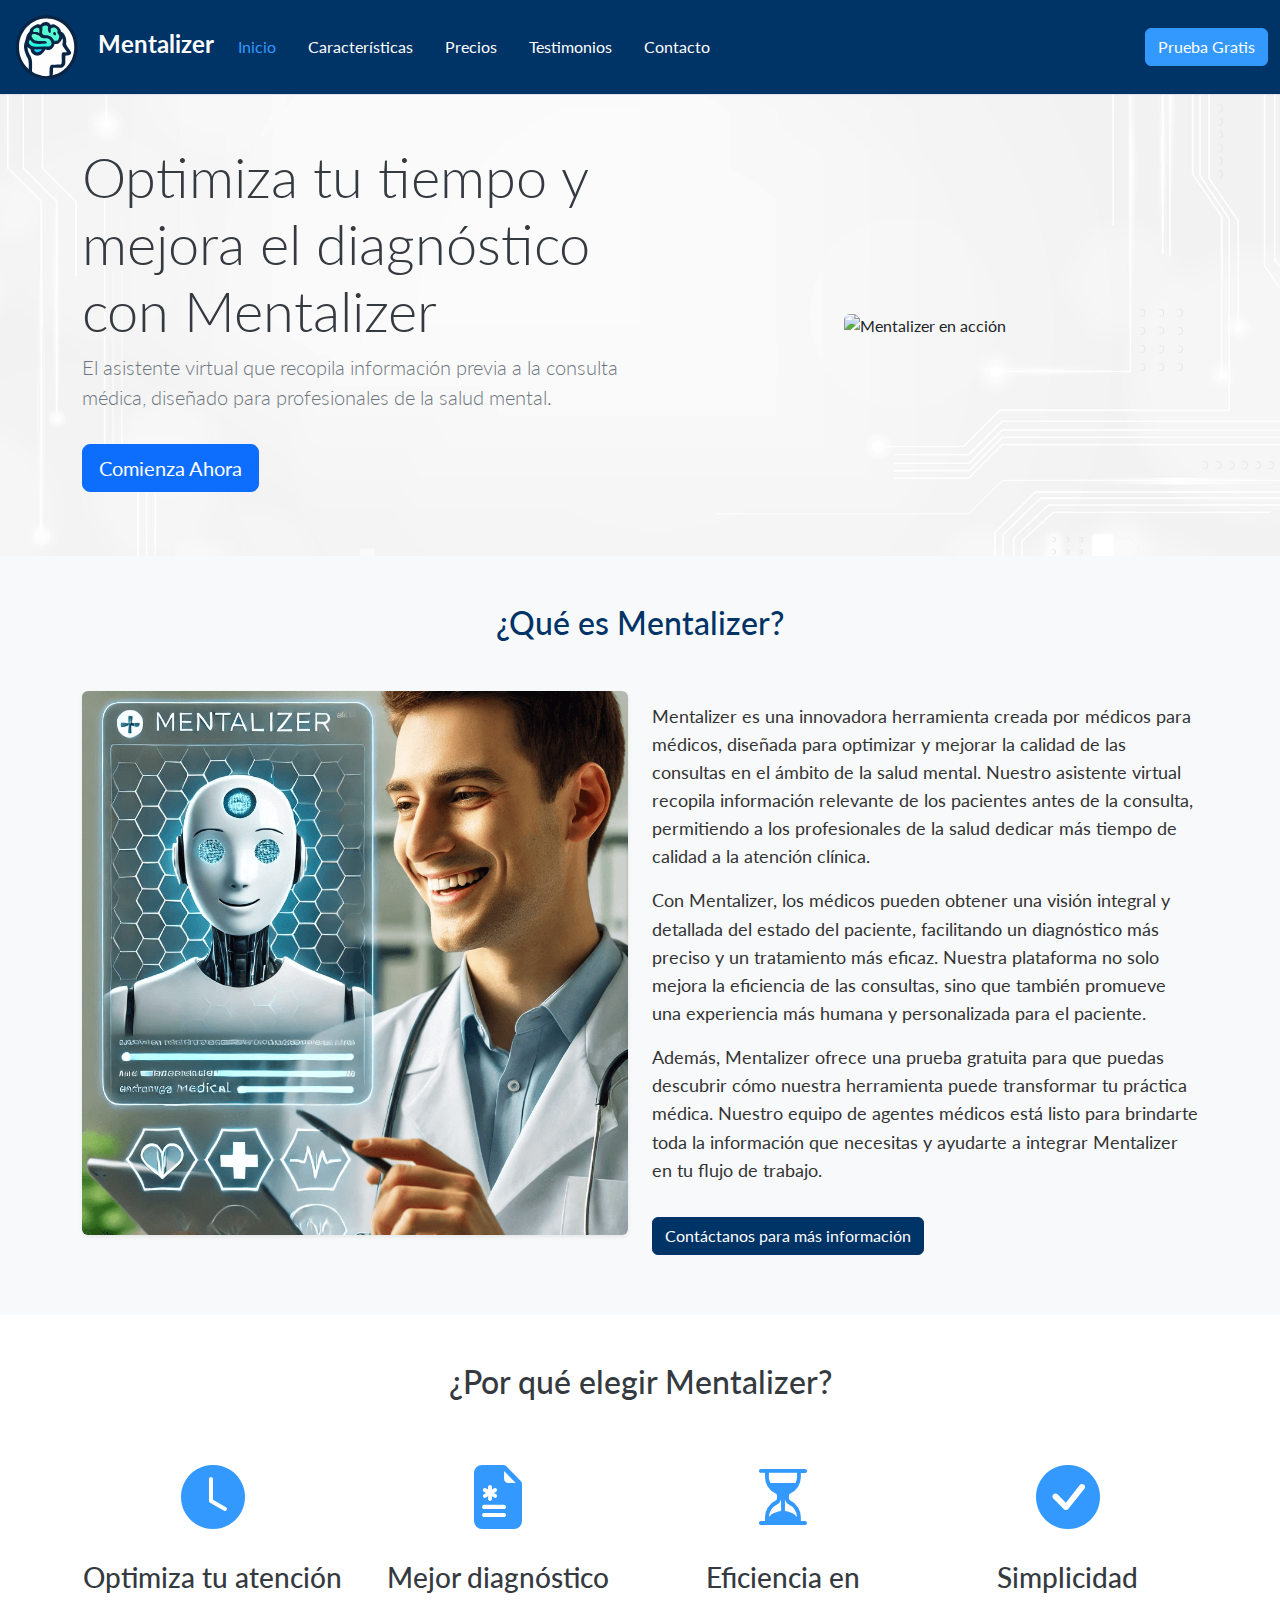
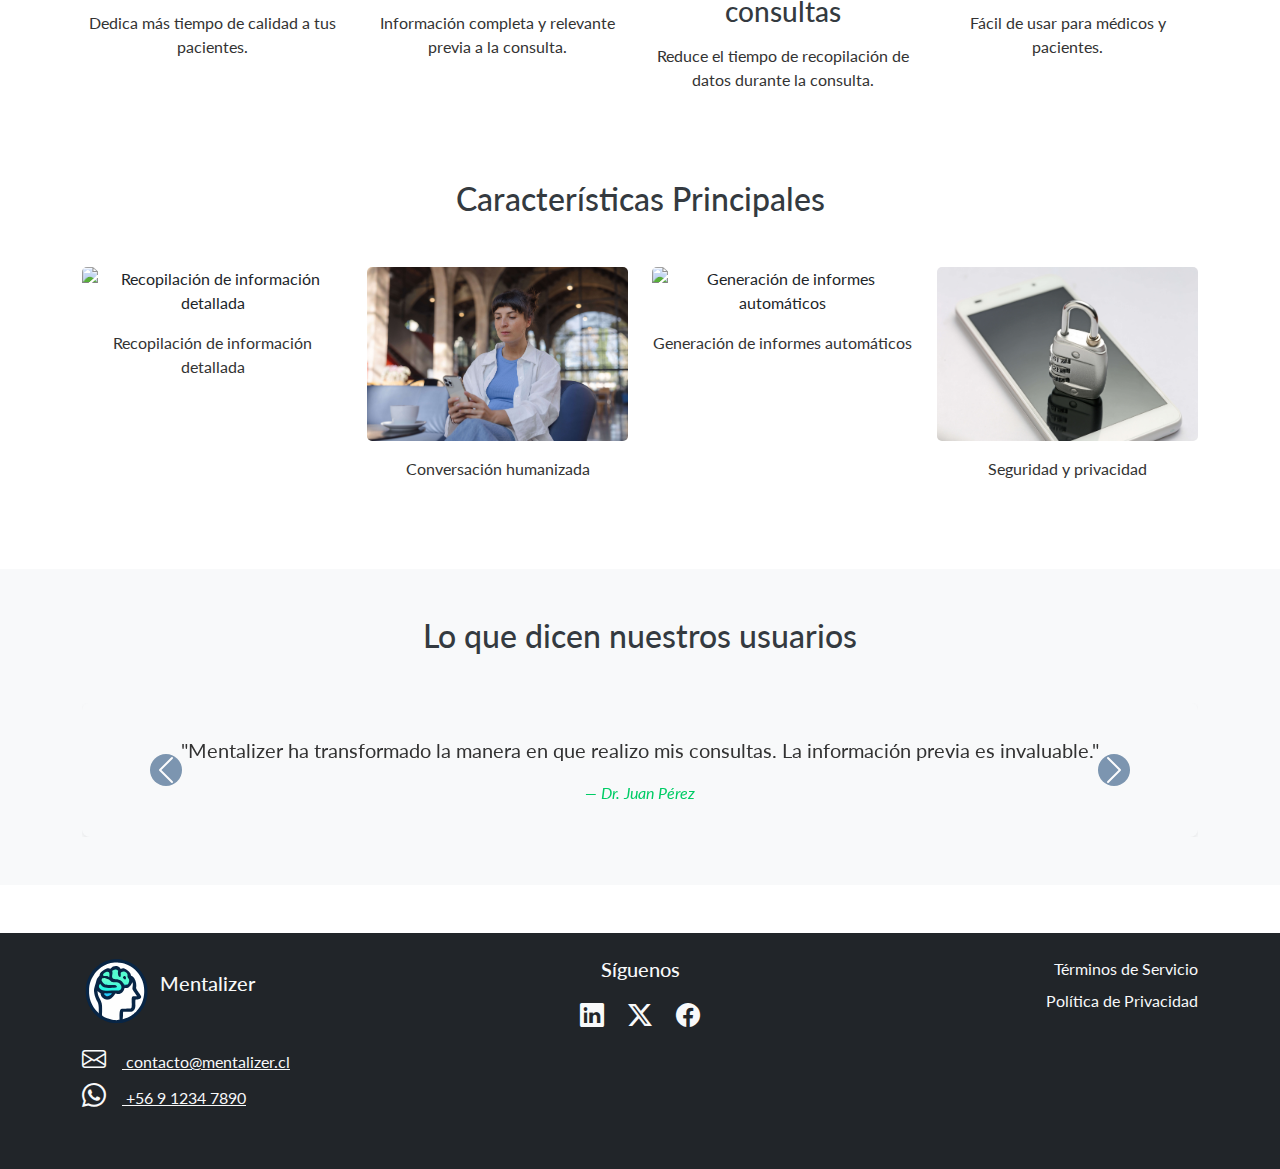
==== commit 601b577e: "toggler bar optimization" ====
--- a/index.html
+++ b/index.html
@@ -4,7 +4,21 @@
 <head>
     <meta charset="UTF-8">
     <meta name="viewport" content="width=device-width, initial-scale=1.0">
-    <title>Mentalizer - Optimiza tu tiempo y mejora el diagnóstico</title>
+
+    <meta name="description"
+        content="Mentalizer optimiza el tiempo y mejora el diagnóstico en salud mental con un asistente virtual que recopila información previa a la consulta médica.">
+    <meta name="keywords"
+        content="salud mental, asistente virtual, diagnóstico, consultas médicas, chatbot, información médica, psiquiatras">
+    <meta name="author" content="Marcelo Salinas">
+    
+    <title>Inicio - Mentalizer</title>
+
+    <meta property="og:title" content="Mentalizer - Optimiza tu tiempo y mejora el diagnóstico">
+    <meta property="og:description"
+        content="Mentalizer optimiza el tiempo y mejora el diagnóstico en salud mental con un asistente virtual que recopila información previa a la consulta médica.">
+    <meta property="og:image" content="./img/mentalizerabout.png">
+    <meta property="og:url" content="https://www.mentalizer.ai/">
+
     <link rel="shortcut icon" href="./img/logo.svg" type="image/x-icon">
     <link href="https://cdnjs.cloudflare.com/ajax/libs/font-awesome/5.15.3/css/all.min.css" rel="stylesheet">
     <link rel="stylesheet" href="https://cdn.jsdelivr.net/npm/bootstrap-icons@1.11.3/font/bootstrap-icons.min.css">
@@ -215,7 +229,8 @@
                 <div class="col-md-4 mb-3 text-center text-md-end">
                     <ul class="list-unstyled">
                         <li><a href="./pages/legal/terms.html" class="legal text-light">Términos de Servicio</a></li>
-                        <li><a href="./pages/legal/privacy.html" class="legal text-light">Política de Privacidad</a></li>
+                        <li><a href="./pages/legal/privacy.html" class="legal text-light">Política de Privacidad</a>
+                        </li>
                     </ul>
                 </div>
             </div>
--- a/css/main.css
+++ b/css/main.css
@@ -1 +1 @@
-﻿@import"https://fonts.googleapis.com/css2?family=Josefin+Sans:ital,wght@0,100..700;1,100..700&family=Kanit:ital,wght@0,100;0,200;0,300;0,400;0,500;0,600;0,700;0,800;0,900;1,100;1,200;1,300;1,400;1,500;1,600;1,700;1,800;1,900&family=Lato:ital,wght@0,100;0,300;0,400;0,700;0,900;1,100;1,300;1,400;1,700;1,900&display=swap";@-webkit-keyframes scale-up-center{0%{-webkit-transform:scale(0.5);transform:scale(0.5)}100%{-webkit-transform:scale(1);transform:scale(1)}}@keyframes scale-up-center{0%{-webkit-transform:scale(0.5);transform:scale(0.5)}100%{-webkit-transform:scale(1);transform:scale(1)}}@-webkit-keyframes shadow-drop-2-center{0%{-webkit-transform:translateZ(0);transform:translateZ(0);-webkit-box-shadow:0 0 0 0 rgba(0,0,0,0);box-shadow:0 0 0 0 rgba(0,0,0,0)}100%{-webkit-transform:translateZ(50px);transform:translateZ(50px);-webkit-box-shadow:0 0 20px 0px rgba(0,0,0,.35);box-shadow:0 0 20px 0px rgba(0,0,0,.35)}}@keyframes shadow-drop-2-center{0%{-webkit-transform:translateZ(0);transform:translateZ(0);-webkit-box-shadow:0 0 0 0 rgba(0,0,0,0);box-shadow:0 0 0 0 rgba(0,0,0,0)}100%{-webkit-transform:translateZ(50px);transform:translateZ(50px);-webkit-box-shadow:0 0 20px 0px rgba(0,0,0,.35);box-shadow:0 0 20px 0px rgba(0,0,0,.35)}}@-webkit-keyframes text-pop-up-top{0%{-webkit-transform:translateY(0);transform:translateY(0);-webkit-transform-origin:50% 50%;transform-origin:50% 50%;text-shadow:none}100%{-webkit-transform:translateY(-50px);transform:translateY(-50px);-webkit-transform-origin:50% 50%;transform-origin:50% 50%;text-shadow:0 1px 0 #ccc,0 2px 0 #ccc,0 3px 0 #ccc,0 4px 0 #ccc,0 5px 0 #ccc,0 6px 0 #ccc,0 7px 0 #ccc,0 8px 0 #ccc,0 9px 0 #ccc,0 50px 30px rgba(0,0,0,.3)}}@keyframes text-pop-up-top{0%{-webkit-transform:translateY(0);transform:translateY(0);-webkit-transform-origin:50% 50%;transform-origin:50% 50%;text-shadow:none}100%{-webkit-transform:translateY(-50px);transform:translateY(-50px);-webkit-transform-origin:50% 50%;transform-origin:50% 50%;text-shadow:0 1px 0 #ccc,0 2px 0 #ccc,0 3px 0 #ccc,0 4px 0 #ccc,0 5px 0 #ccc,0 6px 0 #ccc,0 7px 0 #ccc,0 8px 0 #ccc,0 9px 0 #ccc,0 50px 30px rgba(0,0,0,.3)}}*{padding:0;margin:0;box-sizing:border-box;font-family:"Lato",sans-serif}*::selection{background-color:#036;color:#0c6}.navbar{background-color:#036;color:#fff}.navbar .navbar-brand{color:#fff;font-size:1.5rem;font-weight:bold;-webkit-animation:scale-up-center .4s cubic-bezier(0.39, 0.575, 0.565, 1) both;animation:scale-up-center .4s cubic-bezier(0.39, 0.575, 0.565, 1) both}.navbar .navbar-brand:hover{color:#0c6}.navbar .navbar-nav .nav-link{color:#fff;margin-right:1rem}.navbar .navbar-nav .nav-link:hover{color:#0c6}.navbar .navbar-nav .nav-link.active{color:#39f}.navbar .navbar-toggler{border-color:#fff;background-color:#39f;border-radius:5px;padding:.5rem 1rem}.navbar .navbar-toggler:hover{background-color:#66b3ff}.navbar .navbar-toggler .navbar-toggler-icon{background-image:none;color:#fff;font-size:1.5rem;line-height:1}.navbar .navbar-toggler .navbar-toggler-icon:before{content:"";font-family:"Font Awesome 5 Free";font-weight:900}.navbar .btn-primary{background-color:#39f;border-color:#39f;color:#fff}.navbar .btn-primary:hover{background-color:#66b3ff;border-color:#66b3ff}#hero{background:url("../img/herobg.jpg") no-repeat center center;background-size:cover}#hero h1{color:#343a40}#hero p{color:#6c757d}.img-hero{-webkit-animation:shadow-drop-2-center .4s cubic-bezier(0.25, 0.46, 0.45, 0.94) both;animation:shadow-drop-2-center .4s cubic-bezier(0.25, 0.46, 0.45, 0.94) both}.btn-cta{background-color:#036;border-color:#39f;color:#fff}#about-mentalizer{background-color:#f8f9fa;color:#333;padding-top:3rem;padding-bottom:3rem}#about-mentalizer h2{color:#036;margin-bottom:3rem}#about-mentalizer p{font-size:1.1rem;line-height:1.6;margin-bottom:1rem}#about-mentalizer .btn-primary{background-color:#036;border-color:#036;color:#fff}#about-mentalizer .btn-primary:hover{background-color:#004d99;border-color:#004d99}#about-mentalizer .img-fluid{border-radius:.5rem;box-shadow:0 4px 6px rgba(0,0,0,.1);max-width:100%;max-height:35em;margin-bottom:2rem}#benefits{padding-top:3rem;padding-bottom:3rem;background-color:#fff}#benefits h2{color:#343a40;margin-bottom:3rem}#benefits .icon{font-size:4rem;color:#39f;margin-bottom:1rem}#benefits h3{color:#343a40;margin-top:1rem;margin-bottom:1rem}#benefits p{color:#333}#benefits .benefit-item{margin-bottom:2rem}#benefits .benefit-item:hover .icon{color:#06c}#benefits .benefit-item:hover h3{color:#0c6}#features-summary,#features{background-color:#fff;padding-top:3rem;padding-bottom:3rem}#features-summary h2,#features h2{color:#343a40;margin-bottom:3rem}#features-summary p,#features p{color:#333}#features-summary .feature-item,#features .feature-item{margin-bottom:2rem}#features-summary .feature-item:hover,#features .feature-item:hover{transform:translateY(-5px);box-shadow:0 4px 15px rgba(0,0,0,.1)}#features-summary .feature-item img,#features .feature-item img{margin-bottom:1rem;border-radius:5px}#features-summary .feature-item:hover p,#features .feature-item:hover p{color:#0c6}#testimonials-summary{background-color:#fff;padding-top:3rem;padding-bottom:3rem}#testimonials-summary h2{color:#343a40;margin-bottom:3rem}#testimonials-summary .card{border:none;background-color:#f8f9fa;border-radius:.5rem}#testimonials-summary .card .card-body{padding:2rem}#testimonials-summary .card blockquote{font-size:1.25rem;color:#333}#testimonials-summary .card blockquote p{margin-bottom:1rem}#testimonials-summary .card blockquote cite{color:#0c6;font-size:1rem;font-style:italic}#testimonials-summary .carousel-control-prev-icon,#testimonials-summary .carousel-control-next-icon{background-color:#036;border-radius:50%;padding:.5rem}.workflow-section{background-color:#f8f9fa;padding:5rem 0}.workflow-section h2{color:#343a40;margin-bottom:3rem}.workflow-section .workflow-step{margin-bottom:2rem}.workflow-section .workflow-step .card{border:none;border-radius:10px;overflow:hidden;transition:transform .3s ease,box-shadow .3s ease}.workflow-section .workflow-step .card:hover{transform:translateY(-5px);box-shadow:0 4px 15px rgba(0,0,0,.1)}.workflow-section .workflow-step .card .card-img-top{border-radius:0;height:200px;object-fit:cover}.workflow-section .workflow-step .card .card-body{padding:1.5rem}.workflow-section .workflow-step .card .card-body .card-title{color:#036;margin-bottom:1rem}.workflow-section .workflow-step .card .card-body .card-text{color:#333}.workflow-section .row{gap:1rem}#cta{background-color:#036;color:#f8f9fa;padding-top:3rem;padding-bottom:3rem;text-align:center}#cta h2{color:#fff;margin-bottom:1rem}#cta p{color:#f8f9fa;margin-bottom:2rem}#cta .btn-secondary{background-color:#0c6;border-color:#0c6;color:#fff}#cta .btn-secondary:hover{background-color:#00ff80;border-color:#00ff80}#pricing{background-color:#f8f9fa;color:#333;padding-top:3rem;padding-bottom:3rem}#pricing h2{color:#343a40;margin-bottom:3rem}#pricing .card{border:none;background-color:#fff;border-radius:.5rem;box-shadow:0 4px 6px rgba(0,0,0,.1)}#pricing .card .card-header{background-color:#39f;color:#fff;padding:1rem}#pricing .card .card-body{padding:2rem}#pricing .card .card-body .pricing-card-title{font-size:2rem;margin-bottom:1rem}#pricing .card .card-body .pricing-card-title small{font-size:.75rem;color:#333}#pricing .card .card-body ul{list-style:none;padding:0}#pricing .card .card-body ul li{margin-bottom:.75rem}#pricing .card .card-body .btn-primary{background-color:#036;border-color:#036;color:#fff}#pricing .card .card-body .btn-primary:hover{background-color:#004d99;border-color:#004d99}#pricing .table-responsive{margin-top:3rem}#pricing .table-responsive .table{color:#333;background-color:#fff;border-radius:.5rem;overflow:hidden}#pricing .table-responsive .table th{background-color:#39f;color:#fff}#pricing .table-responsive .table td{vertical-align:middle}#pricing .table-responsive .table .bi-check-lg{font-size:1.25rem}#testimonials-hero{background-color:#036;color:#fff;padding-top:5rem;padding-bottom:5rem}#testimonials-hero .lead{color:#f8f9fa}#testimonials{background-color:#f8f9fa;color:#333;padding-top:3rem;padding-bottom:3rem}#testimonials h2{color:#343a40;margin-bottom:3rem}#testimonials .card{border:none;background-color:#fff;border-radius:.5rem;box-shadow:0 4px 6px rgba(0,0,0,.1)}#testimonials .card .card-body{padding:2rem}#testimonials .card .card-body .d-flex{align-items:center}#testimonials .card .card-body .d-flex img{border-radius:50%}#testimonials .card .card-body .d-flex h5{margin-bottom:0;color:#036}#testimonials .card .card-body .d-flex p{margin-bottom:0;color:#0c6}#testimonials .card .card-body blockquote{font-size:1.25rem;color:#333;margin-top:1rem}#testimonials .card .card-body blockquote p{margin-bottom:1rem}#testimonials .card .card-body blockquote cite{color:#0c6;font-size:1rem;font-style:italic}#more-testimonials{background-color:#fff;color:#333;padding-top:3rem;padding-bottom:3rem}#more-testimonials h2{color:#036;margin-bottom:3rem}#more-testimonials .card{border:none;background-color:#f8f9fa;border-radius:.5rem;box-shadow:0 4px 6px rgba(0,0,0,.1)}#more-testimonials .card .card-body{padding:2rem}#more-testimonials .card .card-body blockquote{font-size:1.25rem;color:#333}#more-testimonials .card .card-body blockquote p{margin-bottom:1rem}#more-testimonials .card .card-body blockquote cite{color:#0c6;font-size:1rem;font-style:italic}#contact-hero{background-color:#036;color:#fff;padding-top:5rem;padding-bottom:5rem}#contact-hero .lead{color:#f8f9fa}#contact-form{background-color:#f8f9fa;color:#333;padding-top:3rem;padding-bottom:3rem}#contact-form h2{color:#343a40;margin-bottom:3rem}#contact-form .form-label{color:#333}#contact-form .form-control{border:1px solid #0c6;border-radius:.25rem;padding:.75rem;margin-bottom:1rem}#contact-form .form-control:focus{border-color:#39f;box-shadow:0 0 5px rgba(0,153,77,.5)}#contact-form .btn-primary{background-color:#036;border-color:#036;color:#fff;padding:.75rem 1.5rem}#contact-form .btn-primary:hover{background-color:#004d99;border-color:#004d99}#main-footer{background-color:#036;color:#f8f9fa;padding-top:1rem;padding-bottom:1rem}#main-footer h5{color:#f8f9fa;margin-bottom:1rem}#main-footer p,#main-footer ul{color:#f8f9fa}#main-footer ul{padding:0;list-style:none}#main-footer ul li{margin-bottom:.5rem}#main-footer ul li a{color:#f8f9fa;text-decoration:none}#main-footer ul li a:hover{color:#0c6}#main-footer .text-light{color:#f8f9fa}#main-footer .text-light:hover{color:#0c6}#main-footer .btn-primary{background-color:#39f;border-color:#39f;color:#fff}#main-footer .btn-primary:hover{background-color:#66b3ff;border-color:#66b3ff}#main-footer .bi{font-size:1.5rem}#main-footer .social-media{text-align:center;margin-bottom:1rem}#main-footer .social-media a{margin:0 10px;color:#f8f9fa;transition:color .3s ease}#main-footer .social-media a.text-light:hover .bi-facebook{color:#1877f2}#main-footer .social-media a.text-light:hover .bi-twitter-x{color:#7f7f7f}#main-footer .social-media a.text-light:hover .bi-linkedin{color:#0077b5}#main-footer .social-media a.text-light:hover .bi-whatsapp{color:#25d366}#main-footer .btn-container{text-align:center}#main-footer .btn-container .btn-primary{margin-top:1rem}#main-footer .legal:hover,#main-footer .envelope:hover,#main-footer .whatsapp:hover{color:#0c6 !important}@media(max-width: 767px){#main-footer .social-media{margin-bottom:2rem}#main-footer .text-center.text-md-start,#main-footer .text-center.text-md-end{text-align:center !important}#main-footer .row{display:flex;flex-direction:column;align-items:center}#main-footer .row .col-md-4{flex:1 1 100%;max-width:100%;text-align:center;margin-bottom:1rem}#main-footer .list-unstyled{display:flex;justify-content:center;flex-wrap:wrap}#main-footer .list-unstyled li{margin:0 1rem}}#terms,#privacy-policy{background-color:#f8f9fa;color:#333;padding-top:3rem;padding-bottom:3rem}#terms h1,#privacy-policy h1{color:#036;margin-bottom:3rem}#terms h2,#privacy-policy h2{color:#343a40;margin-top:2rem;margin-bottom:1rem}#terms p,#privacy-policy p{font-size:1.1rem;line-height:1.6;margin-bottom:1rem}#terms a,#privacy-policy a{color:#39f;text-decoration:underline}#terms a:hover,#privacy-policy a:hover{color:#66b3ff}/*# sourceMappingURL=main.css.map */+﻿@import"https://fonts.googleapis.com/css2?family=Josefin+Sans:ital,wght@0,100..700;1,100..700&family=Kanit:ital,wght@0,100;0,200;0,300;0,400;0,500;0,600;0,700;0,800;0,900;1,100;1,200;1,300;1,400;1,500;1,600;1,700;1,800;1,900&family=Lato:ital,wght@0,100;0,300;0,400;0,700;0,900;1,100;1,300;1,400;1,700;1,900&display=swap";@-webkit-keyframes scale-up-center{0%{-webkit-transform:scale(0.5);transform:scale(0.5)}100%{-webkit-transform:scale(1);transform:scale(1)}}@keyframes scale-up-center{0%{-webkit-transform:scale(0.5);transform:scale(0.5)}100%{-webkit-transform:scale(1);transform:scale(1)}}@-webkit-keyframes shadow-drop-2-center{0%{-webkit-transform:translateZ(0);transform:translateZ(0);-webkit-box-shadow:0 0 0 0 rgba(0,0,0,0);box-shadow:0 0 0 0 rgba(0,0,0,0)}100%{-webkit-transform:translateZ(50px);transform:translateZ(50px);-webkit-box-shadow:0 0 20px 0px rgba(0,0,0,.35);box-shadow:0 0 20px 0px rgba(0,0,0,.35)}}@keyframes shadow-drop-2-center{0%{-webkit-transform:translateZ(0);transform:translateZ(0);-webkit-box-shadow:0 0 0 0 rgba(0,0,0,0);box-shadow:0 0 0 0 rgba(0,0,0,0)}100%{-webkit-transform:translateZ(50px);transform:translateZ(50px);-webkit-box-shadow:0 0 20px 0px rgba(0,0,0,.35);box-shadow:0 0 20px 0px rgba(0,0,0,.35)}}@-webkit-keyframes text-pop-up-top{0%{-webkit-transform:translateY(0);transform:translateY(0);-webkit-transform-origin:50% 50%;transform-origin:50% 50%;text-shadow:none}100%{-webkit-transform:translateY(-50px);transform:translateY(-50px);-webkit-transform-origin:50% 50%;transform-origin:50% 50%;text-shadow:0 1px 0 #ccc,0 2px 0 #ccc,0 3px 0 #ccc,0 4px 0 #ccc,0 5px 0 #ccc,0 6px 0 #ccc,0 7px 0 #ccc,0 8px 0 #ccc,0 9px 0 #ccc,0 50px 30px rgba(0,0,0,.3)}}@keyframes text-pop-up-top{0%{-webkit-transform:translateY(0);transform:translateY(0);-webkit-transform-origin:50% 50%;transform-origin:50% 50%;text-shadow:none}100%{-webkit-transform:translateY(-50px);transform:translateY(-50px);-webkit-transform-origin:50% 50%;transform-origin:50% 50%;text-shadow:0 1px 0 #ccc,0 2px 0 #ccc,0 3px 0 #ccc,0 4px 0 #ccc,0 5px 0 #ccc,0 6px 0 #ccc,0 7px 0 #ccc,0 8px 0 #ccc,0 9px 0 #ccc,0 50px 30px rgba(0,0,0,.3)}}*{padding:0;margin:0;box-sizing:border-box;font-family:"Lato",sans-serif}*::selection{background-color:#036;color:#0c6}.navbar{background-color:#036;color:#fff}.navbar .navbar-brand{color:#fff;font-size:1.5rem;font-weight:bold;-webkit-animation:scale-up-center .4s cubic-bezier(0.39, 0.575, 0.565, 1) both;animation:scale-up-center .4s cubic-bezier(0.39, 0.575, 0.565, 1) both}.navbar .navbar-brand:hover{color:#0c6}.navbar .navbar-nav .nav-link{color:#fff;margin-right:1rem}.navbar .navbar-nav .nav-link:hover{color:#0c6}.navbar .navbar-nav .nav-link.active{color:#39f}.navbar .navbar-toggler{border-color:#fff;background-color:#39f;border-radius:5px;padding:.5rem 1rem}.navbar .navbar-toggler:hover{background-color:#66b3ff}.navbar .navbar-toggler .navbar-toggler-icon{background-image:none;color:#fff;font-size:1.4rem;line-height:1.4}.navbar .navbar-toggler .navbar-toggler-icon:before{content:"";font-family:"Font Awesome 5 Free";font-weight:1000}.navbar .btn-primary{background-color:#39f;border-color:#39f;color:#fff}.navbar .btn-primary:hover{background-color:#66b3ff;border-color:#66b3ff}#hero{background:url("../img/herobg.jpg") no-repeat center center;background-size:cover}#hero h1{color:#343a40}#hero p{color:#6c757d}.img-hero{-webkit-animation:shadow-drop-2-center .4s cubic-bezier(0.25, 0.46, 0.45, 0.94) both;animation:shadow-drop-2-center .4s cubic-bezier(0.25, 0.46, 0.45, 0.94) both}.btn-cta{background-color:#036;border-color:#39f;color:#fff}#about-mentalizer{background-color:#f8f9fa;color:#333;padding-top:3rem;padding-bottom:3rem}#about-mentalizer h2{color:#036;margin-bottom:3rem}#about-mentalizer p{font-size:1.1rem;line-height:1.6;margin-bottom:1rem}#about-mentalizer .btn-primary{background-color:#036;border-color:#036;color:#fff}#about-mentalizer .btn-primary:hover{background-color:#004d99;border-color:#004d99}#about-mentalizer .img-fluid{border-radius:.5rem;box-shadow:0 4px 6px rgba(0,0,0,.1);max-width:100%;max-height:35em;margin-bottom:2rem}#benefits{padding-top:3rem;padding-bottom:3rem;background-color:#fff}#benefits h2{color:#343a40;margin-bottom:3rem}#benefits .icon{font-size:4rem;color:#39f;margin-bottom:1rem}#benefits h3{color:#343a40;margin-top:1rem;margin-bottom:1rem}#benefits p{color:#333}#benefits .benefit-item{margin-bottom:2rem}#benefits .benefit-item:hover .icon{color:#06c}#benefits .benefit-item:hover h3{color:#0c6}#features-summary,#features{background-color:#fff;padding-top:3rem;padding-bottom:3rem}#features-summary h2,#features h2{color:#343a40;margin-bottom:3rem}#features-summary p,#features p{color:#333}#features-summary .feature-item,#features .feature-item{margin-bottom:2rem}#features-summary .feature-item:hover,#features .feature-item:hover{transform:translateY(-5px);box-shadow:0 4px 15px rgba(0,0,0,.1)}#features-summary .feature-item img,#features .feature-item img{margin-bottom:1rem;border-radius:5px}#features-summary .feature-item:hover p,#features .feature-item:hover p{color:#0c6}#testimonials-summary{background-color:#fff;padding-top:3rem;padding-bottom:3rem}#testimonials-summary h2{color:#343a40;margin-bottom:3rem}#testimonials-summary .card{border:none;background-color:#f8f9fa;border-radius:.5rem}#testimonials-summary .card .card-body{padding:2rem}#testimonials-summary .card blockquote{font-size:1.25rem;color:#333}#testimonials-summary .card blockquote p{margin-bottom:1rem}#testimonials-summary .card blockquote cite{color:#0c6;font-size:1rem;font-style:italic}#testimonials-summary .carousel-control-prev-icon,#testimonials-summary .carousel-control-next-icon{background-color:#036;border-radius:50%;padding:.5rem}.workflow-section{background-color:#f8f9fa;padding:5rem 0}.workflow-section h2{color:#343a40;margin-bottom:3rem}.workflow-section .workflow-step{margin-bottom:2rem}.workflow-section .workflow-step .card{border:none;border-radius:10px;overflow:hidden;transition:transform .3s ease,box-shadow .3s ease}.workflow-section .workflow-step .card:hover{transform:translateY(-5px);box-shadow:0 4px 15px rgba(0,0,0,.1)}.workflow-section .workflow-step .card .card-img-top{border-radius:0;height:200px;object-fit:cover}.workflow-section .workflow-step .card .card-body{padding:1.5rem}.workflow-section .workflow-step .card .card-body .card-title{color:#036;margin-bottom:1rem}.workflow-section .workflow-step .card .card-body .card-text{color:#333}.workflow-section .row{gap:1rem}#cta{background-color:#036;color:#f8f9fa;padding-top:3rem;padding-bottom:3rem;text-align:center}#cta h2{color:#fff;margin-bottom:1rem}#cta p{color:#f8f9fa;margin-bottom:2rem}#cta .btn-secondary{background-color:#0c6;border-color:#0c6;color:#fff}#cta .btn-secondary:hover{background-color:#00ff80;border-color:#00ff80}#pricing{background-color:#f8f9fa;color:#333;padding-top:3rem;padding-bottom:3rem}#pricing h2{color:#343a40;margin-bottom:3rem}#pricing .card{border:none;background-color:#fff;border-radius:.5rem;box-shadow:0 4px 6px rgba(0,0,0,.1)}#pricing .card .card-header{background-color:#39f;color:#fff;padding:1rem}#pricing .card .card-body{padding:2rem}#pricing .card .card-body .pricing-card-title{font-size:2rem;margin-bottom:1rem}#pricing .card .card-body .pricing-card-title small{font-size:.75rem;color:#333}#pricing .card .card-body ul{list-style:none;padding:0}#pricing .card .card-body ul li{margin-bottom:.75rem}#pricing .card .card-body .btn-primary{background-color:#036;border-color:#036;color:#fff}#pricing .card .card-body .btn-primary:hover{background-color:#004d99;border-color:#004d99}#pricing .table-responsive{margin-top:3rem}#pricing .table-responsive .table{color:#333;background-color:#fff;border-radius:.5rem;overflow:hidden}#pricing .table-responsive .table th{background-color:#39f;color:#fff}#pricing .table-responsive .table td{vertical-align:middle}#pricing .table-responsive .table .bi-check-lg{font-size:1.25rem}#testimonials-hero{background-color:#036;color:#fff;padding-top:5rem;padding-bottom:5rem}#testimonials-hero .lead{color:#f8f9fa}#testimonials{background-color:#f8f9fa;color:#333;padding-top:3rem;padding-bottom:3rem}#testimonials h2{color:#343a40;margin-bottom:3rem}#testimonials .card{border:none;background-color:#fff;border-radius:.5rem;box-shadow:0 4px 6px rgba(0,0,0,.1)}#testimonials .card .card-body{padding:2rem}#testimonials .card .card-body .d-flex{align-items:center}#testimonials .card .card-body .d-flex img{border-radius:50%}#testimonials .card .card-body .d-flex h5{margin-bottom:0;color:#036}#testimonials .card .card-body .d-flex p{margin-bottom:0;color:#0c6}#testimonials .card .card-body blockquote{font-size:1.25rem;color:#333;margin-top:1rem}#testimonials .card .card-body blockquote p{margin-bottom:1rem}#testimonials .card .card-body blockquote cite{color:#0c6;font-size:1rem;font-style:italic}#more-testimonials{background-color:#fff;color:#333;padding-top:3rem;padding-bottom:3rem}#more-testimonials h2{color:#036;margin-bottom:3rem}#more-testimonials .card{border:none;background-color:#f8f9fa;border-radius:.5rem;box-shadow:0 4px 6px rgba(0,0,0,.1)}#more-testimonials .card .card-body{padding:2rem}#more-testimonials .card .card-body blockquote{font-size:1.25rem;color:#333}#more-testimonials .card .card-body blockquote p{margin-bottom:1rem}#more-testimonials .card .card-body blockquote cite{color:#0c6;font-size:1rem;font-style:italic}#contact-hero{background-color:#036;color:#fff;padding-top:5rem;padding-bottom:5rem}#contact-hero .lead{color:#f8f9fa}#contact-form{background-color:#f8f9fa;color:#333;padding-top:3rem;padding-bottom:3rem}#contact-form h2{color:#343a40;margin-bottom:3rem}#contact-form .form-label{color:#333}#contact-form .form-control{border:1px solid #0c6;border-radius:.25rem;padding:.75rem;margin-bottom:1rem}#contact-form .form-control:focus{border-color:#39f;box-shadow:0 0 5px rgba(0,153,77,.5)}#contact-form .btn-primary{background-color:#036;border-color:#036;color:#fff;padding:.75rem 1.5rem}#contact-form .btn-primary:hover{background-color:#004d99;border-color:#004d99}#main-footer{background-color:#036;color:#f8f9fa;padding-top:1rem;padding-bottom:1rem}#main-footer h5{color:#f8f9fa;margin-bottom:1rem}#main-footer p,#main-footer ul{color:#f8f9fa}#main-footer ul{padding:0;list-style:none}#main-footer ul li{margin-bottom:.5rem}#main-footer ul li a{color:#f8f9fa;text-decoration:none}#main-footer ul li a:hover{color:#0c6}#main-footer .text-light{color:#f8f9fa}#main-footer .text-light:hover{color:#0c6}#main-footer .btn-primary{background-color:#39f;border-color:#39f;color:#fff}#main-footer .btn-primary:hover{background-color:#66b3ff;border-color:#66b3ff}#main-footer .bi{font-size:1.5rem}#main-footer .social-media{text-align:center;margin-bottom:1rem}#main-footer .social-media a{margin:0 10px;color:#f8f9fa;transition:color .3s ease}#main-footer .social-media a.text-light:hover .bi-facebook{color:#1877f2}#main-footer .social-media a.text-light:hover .bi-twitter-x{color:#7f7f7f}#main-footer .social-media a.text-light:hover .bi-linkedin{color:#0077b5}#main-footer .social-media a.text-light:hover .bi-whatsapp{color:#25d366}#main-footer .btn-container{text-align:center}#main-footer .btn-container .btn-primary{margin-top:1rem}#main-footer .legal:hover,#main-footer .envelope:hover,#main-footer .whatsapp:hover{color:#0c6 !important}@media(max-width: 767px){#main-footer .social-media{margin-bottom:2rem}#main-footer .text-center.text-md-start,#main-footer .text-center.text-md-end{text-align:center !important}#main-footer .row{display:flex;flex-direction:column;align-items:center}#main-footer .row .col-md-4{flex:1 1 100%;max-width:100%;text-align:center;margin-bottom:1rem}#main-footer .list-unstyled{display:flex;justify-content:center;flex-wrap:wrap}#main-footer .list-unstyled li{margin:0 1rem}}#terms,#privacy-policy{background-color:#f8f9fa;color:#333;padding-top:3rem;padding-bottom:3rem}#terms h1,#privacy-policy h1{color:#036;margin-bottom:3rem}#terms h2,#privacy-policy h2{color:#343a40;margin-top:2rem;margin-bottom:1rem}#terms p,#privacy-policy p{font-size:1.1rem;line-height:1.6;margin-bottom:1rem}#terms a,#privacy-policy a{color:#39f;text-decoration:underline}#terms a:hover,#privacy-policy a:hover{color:#66b3ff}/*# sourceMappingURL=main.css.map */